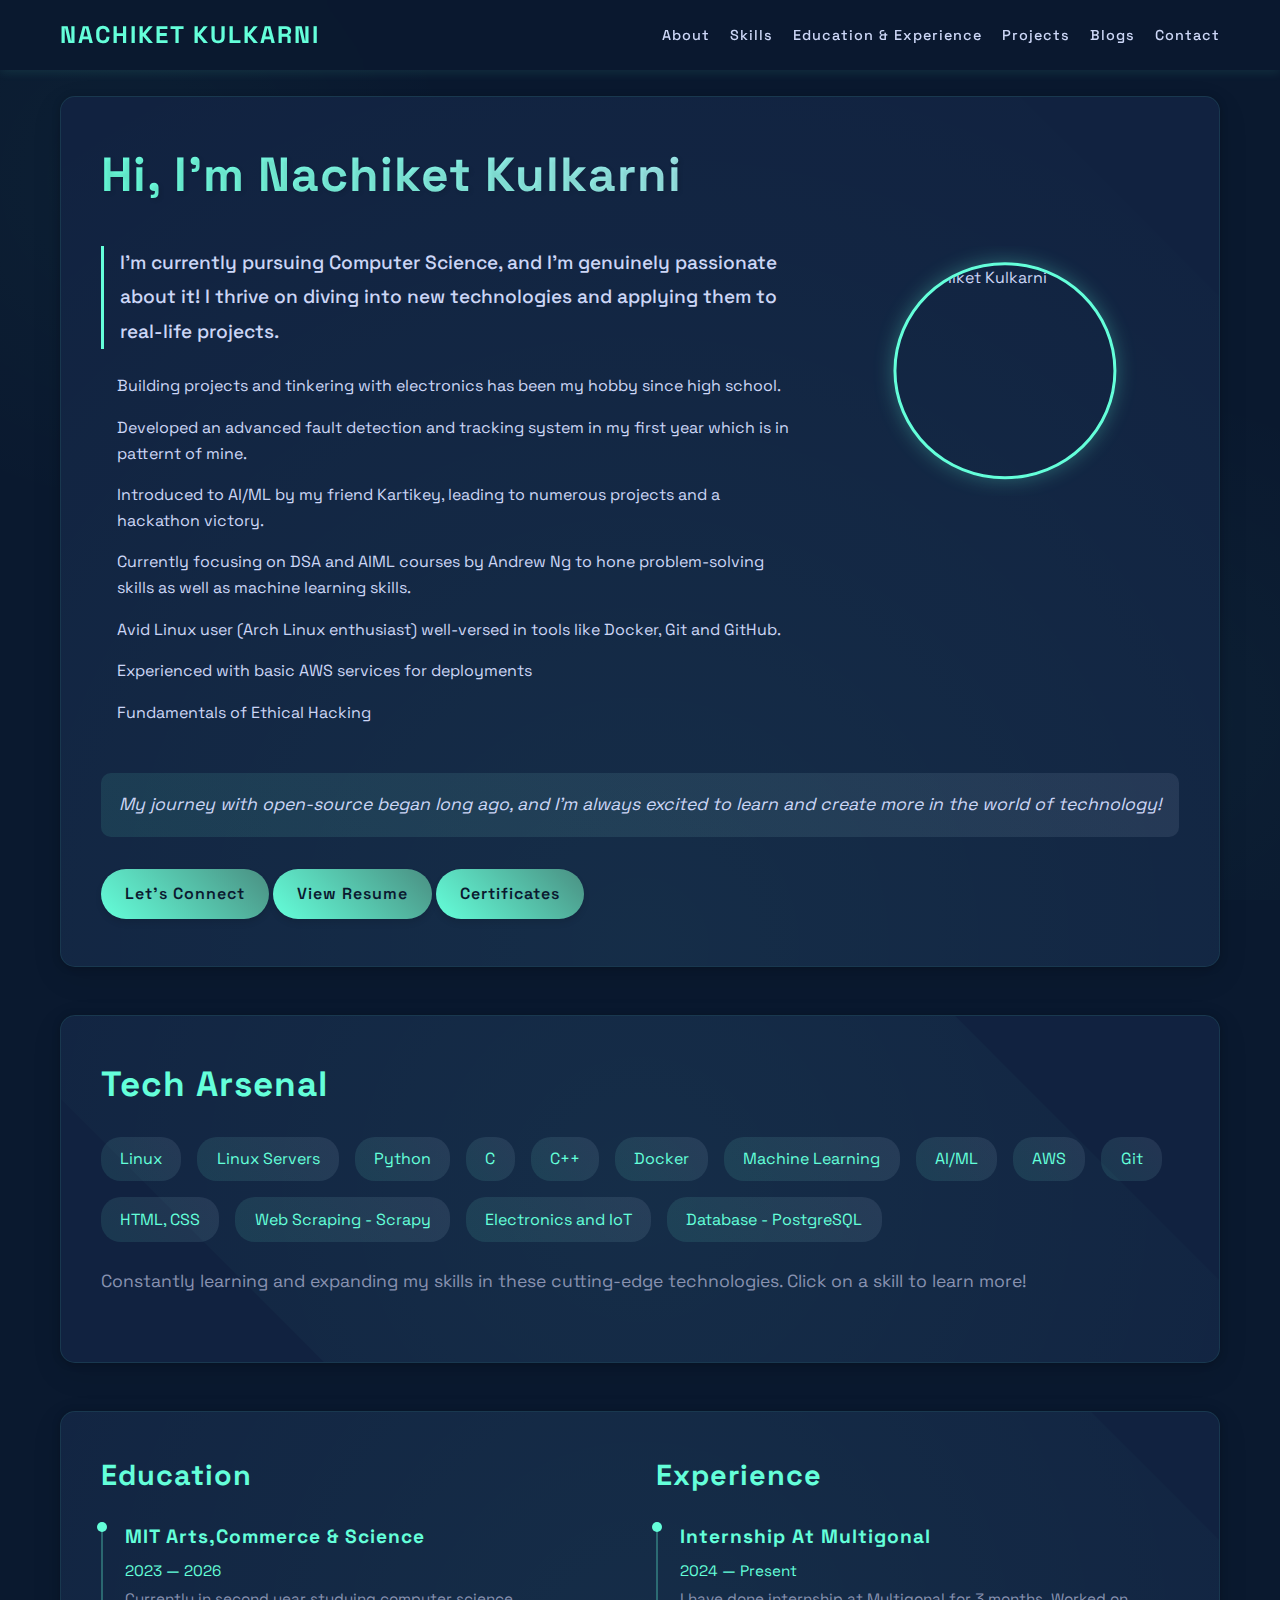
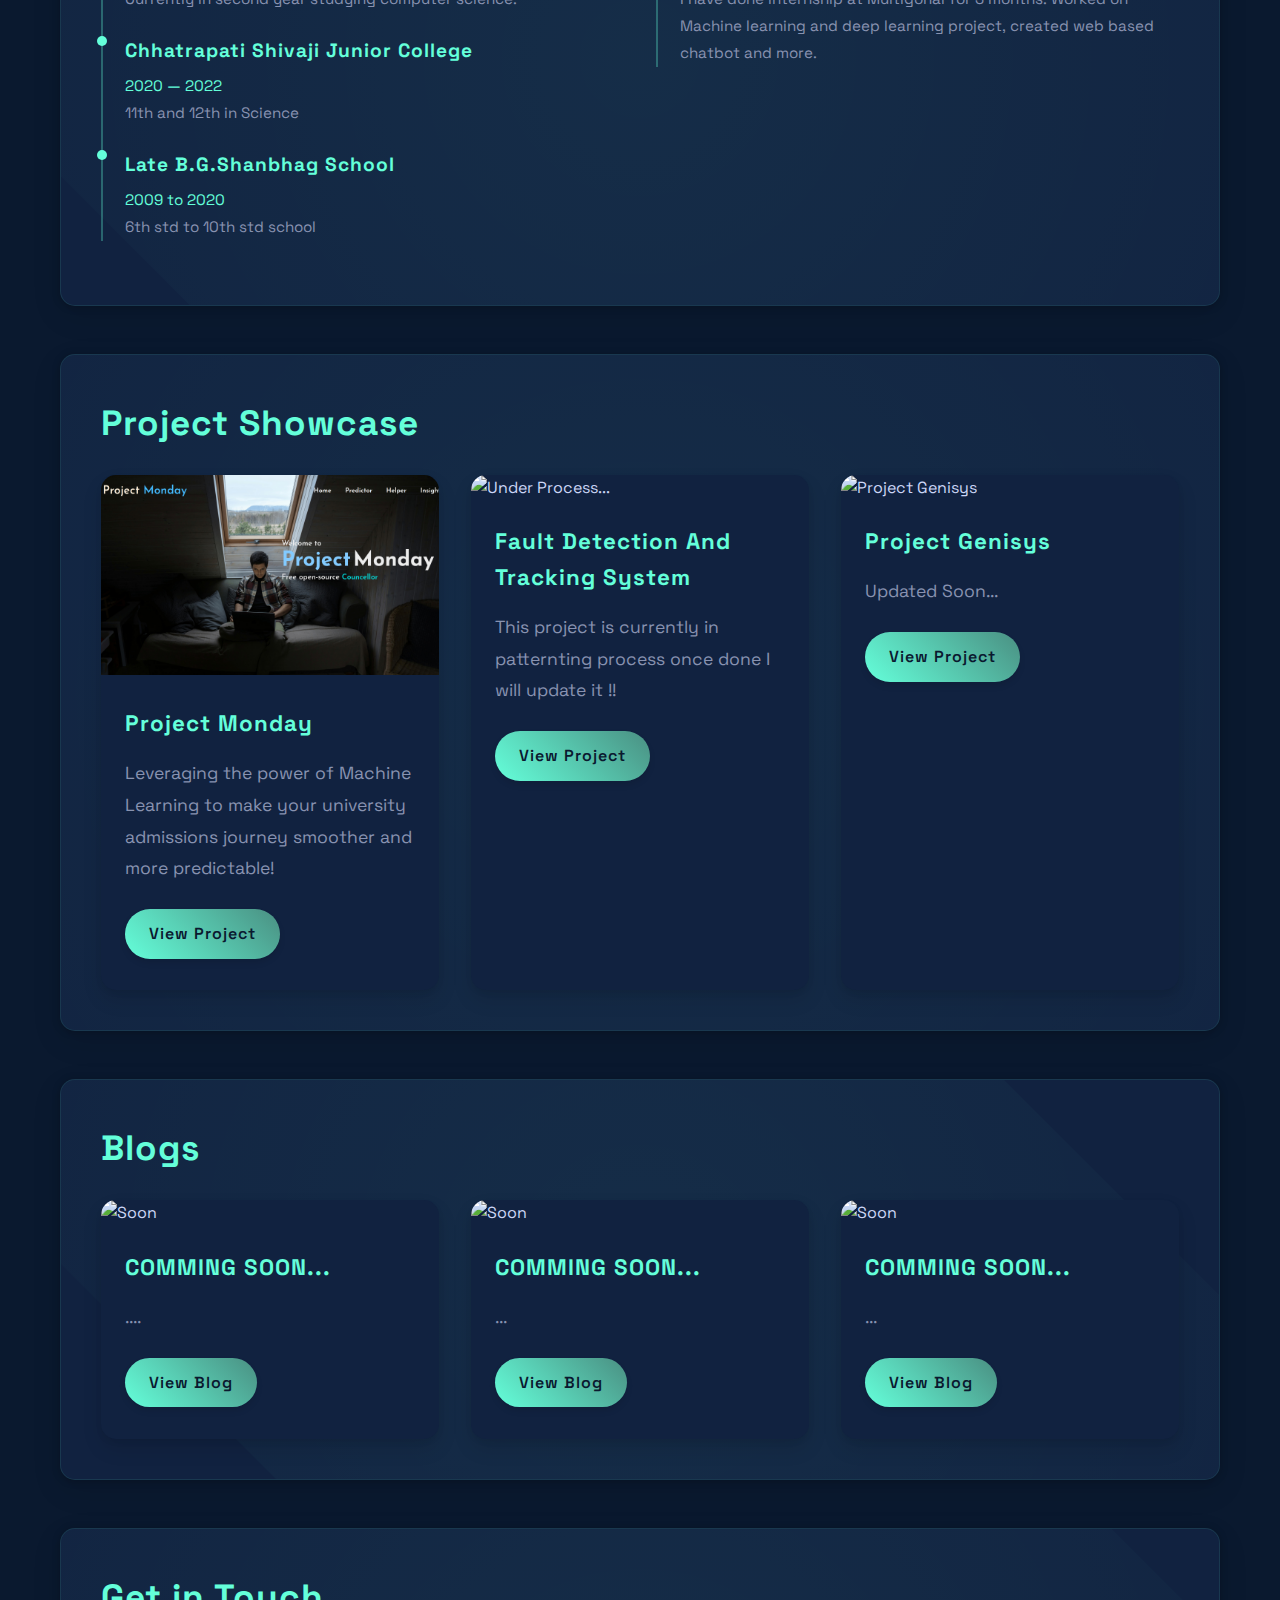
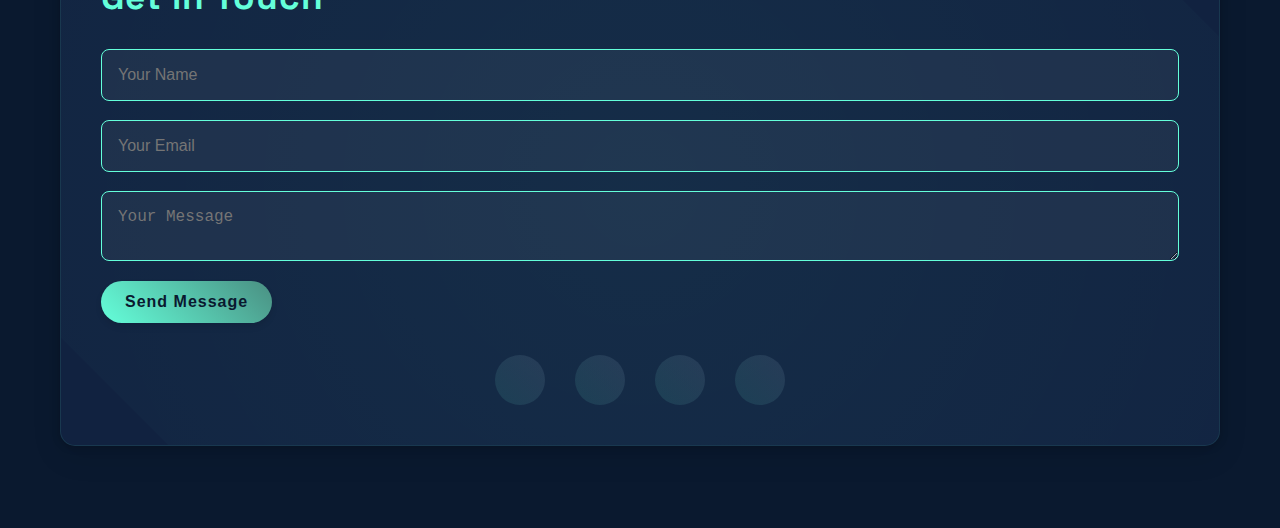
==== index.html @ 48cbf0e9 "Update index.html" ====
<!DOCTYPE html>
<html lang="en">
<head>
    <meta charset="UTF-8">
    <meta name="viewport" content="width=device-width, initial-scale=1.0">
    <title>Nachiket Kulkarni - Future Tech Portfolio</title>
    <link href="https://fonts.googleapis.com/css2?family=Space+Grotesk:wght@300;400;500;600;700&display=swap" rel="stylesheet">
    <link rel="stylesheet" href="https://cdnjs.cloudflare.com/ajax/libs/font-awesome/6.4.0/css/all.min.css" integrity="sha512-iecdLmaskl7CVkqkXNQ/ZH/XLlvWZOJyj7Yy7tcenmpD1ypASozpmT/E0iPtmFIB46ZmdtAc9eNBvH0H/ZpiBw==" crossorigin="anonymous" referrerpolicy="no-referrer" />
    <link rel="stylesheet" href="styles.css">
    
</head>
<body>
    <header>
        <div class="container">
            <nav>
                <div class="logo">Nachiket Kulkarni</div>
                <ul class="nav-links">
                    <li><a href="#about">About</a></l?i>
                    <li><a href="#skills">Skills</a></li>
                    <li><a href="#education-experience">Education & Experience</a></li>
                    <li><a href="#projects">Projects</a></li>
                    <li><a href="#blogs">Blogs</a></li>
                    <li><a href="#contact">Contact</a></li>
                </ul>
                <div class="menu-toggle">
                    <span></span>
                    <span></span>
                    <span></span>
                </div>
            </nav>
        </div>
    </header>
    
    <main>
        <div class="container">
            <section id="about" class="card fade-in">
                <h1>Hi, I'm <span class="highlight">Nachiket Kulkarni</span></h1>
                <div class="about-content">
                    <div class="about-text">
                        <p class="intro">I'm currently pursuing Computer Science, and I'm genuinely passionate about it! I thrive on diving into new technologies and applying them to real-life projects.</p>
                        <ul class="about-list">
                            <li><i class="fas fa-microchip"></i> Building projects and tinkering with electronics has been my hobby since high school.</li>
                            <li><i class="fas fa-project-diagram"></i> Developed an advanced fault detection and tracking system in my first year which is in patternt of mine.</li>
                            <li><i class="fas fa-robot"></i> Introduced to AI/ML by my friend Kartikey, leading to numerous projects and a hackathon victory.</li>
                            <li><i class="fas fa-brain"></i> Currently focusing on  DSA and AIML courses by Andrew Ng  to hone problem-solving skills as well as machine learning skills.</li>
                            <li><i class="fab fa-linux"></i> Avid Linux user (Arch Linux enthusiast) well-versed in tools like Docker, Git and GitHub.</li>
                            <li><i class="fab fa-aws"></i> Experienced with basic AWS services for deployments </li>
                            <li><i class="fab fa-computer"></i> Fundamentals of Ethical Hacking </li>
                        </ul>
                    </div>
                    <div class="about-image">
                        <img src="images/profile_pic.png" alt="Nachiket Kulkarni" />
                    </div>
                </div>
                <p class="outro">My journey with open-source began long ago, and I'm always excited to learn and create more in the world of technology!</p>
                <div class="cta-buttons">
                    <a href="#contact" class="btn">Let's Connect</a>
                    <a href="#" target="_blank" class="btn btn-secondary">View Resume</a>
                    <a href="certificates.html" class="btn btn-secondary">Certificates</a>
                    
                </div>
            </section>
            
            <section id="skills" class="card fade-in">
                <h2>Tech Arsenal</h2>
                <div class="skill-tags">
                    <span class="skill-tag">Linux</span>
                    <span class="skill-tag">Linux Servers</span>
                    <span class="skill-tag">Python</span>
                    <span class="skill-tag">C</span>
                    <span class="skill-tag">C++</span>
                    <span class="skill-tag">Docker</span>
                    <span class="skill-tag">Machine Learning</span>
                    <span class="skill-tag">AI/ML</span>
                    <span class="skill-tag">AWS</span>
                    <span class="skill-tag">Git</span>
                    <span class="skill-tag">HTML, CSS</span>
                    <span class="skill-tag">Web Scraping - Scrapy</span>
                    <span class="skill-tag">Electronics and IoT</span>
                    <span class="skill-tag">Database - PostgreSQL</span>
                </div>
                <p>Constantly learning and expanding my skills in these cutting-edge technologies. Click on a skill to learn more!</p>
            </section>

        <!-- education and Experienced -->
        <section id="education-experience" class="card fade-in">
            <div class="section-grid">
                <div class="section-column">
                    <h2>Education</h2>
                    <ul class="timeline">
                        <li>
                            <h3>MIT Arts,Commerce & Science</h3>
                            <p class="timeline-date">2023 — 2026</p>
                            <p>Currently in second year studying computer science.</p>
                        </li>
                        <li>
                            <h3>Chhatrapati Shivaji Junior College</h3>
                            <p class="timeline-date">2020 — 2022</p>
                            <p>11th and 12th in Science</p>
                        </li>
                        <li>
                            <h3>Late B.G.Shanbhag School</h3>
                            <p class="timeline-date">2009 to 2020</p>
                            <p>6th std to 10th std school</p>
                        </li>
                    </ul>
                </div>
                <div class="section-column">
                    <h2>Experience</h2>
                    <ul class="timeline">
                        <li>
                            <h3>Internship At Multigonal</h3>
                            <p class="timeline-date">2024 — Present</p>
                            <p>I have done internship at Multigonal for 3 months. Worked on Machine learning and deep learning project, created web based chatbot and more.</p>
                        </li>
                    </ul>
                </div>
            </div>
        </section>

   <!-- projects tab  -->
            <section id="projects" class="card fade-in">
                <h2>Project Showcase</h2>
                <div class="project-grid">
                    <div class="project-card">
                        <img src="images/project_monday.png" alt="AI Chat Bot">
                        <div class="project-info">
                            <h3>Project Monday</h3>
                            <p>Leveraging the power of Machine Learning to make your university admissions journey smoother and more predictable!</p>
                            <a href="https://github.com/potterheadk/Project_Monday.git" target="_blank" class="btn">View Project</a>
                        </div>
                    </div>
                    <div class="project-card">
                        <img src="//images/fault_detection_project_2.jpg" alt="Under Process...">
                        <div class="project-info">
                            <h3>Fault Detection And Tracking System</h3>
                            <p>This project is currently in patternting process once done I will update it !!</p>
                            <a href="#" class="btn">View Project</a>
                        </div>
                    </div>
                    <div class="project-card">
                        <img src="project3.jpg" alt="Project Genisys">
                        <div class="project-info">
                            <h3>Project Genisys</h3>
                            <p>Updated Soon...</p>
                            <a href="#" class="btn">View Project</a>
                        </div>
                    </div>
                </div>
            </section>

 <!-- blogs  -->
            <section id="blogs" class="card fade-in">
                <h2>Blogs</h2>
                <div class="project-grid">
                    <div class="project-card">
                        <img src="images/" alt="Soon">
                        <div class="project-info">
                            <h3>COMMING SOON...</h3>
                            <p>....</p>
                            <a href="" target="_blank" class="btn">View Blog</a>
                        </div>
                    </div>
                    <div class="project-card">
                        <img src="images/" alt="Soon">
                        <div class="project-info">
                            <h3>COMMING SOON...</h3>
                            <p>...</p>
                            <a href="#" class="btn">View Blog</a>
                        </div>
                    </div>
                    <div class="project-card">
                        <img src="project3.jpg" alt="Soon">
                        <div class="project-info">
                            <h3>COMMING SOON...</h3>
                            <p>...</p>
                            <a href="#" class="btn">View Blog</a>
                        </div>
                    </div>
                </div>
            </section>
     <!-- contact section  -->
            <section id="contact" class="card fade-in">
                <h2>Get in Touch</h2>
                <form id="contact-form">
                    <input type="text" class="contact-input" placeholder="Your Name" required>
                    <input type="email" class="contact-input" placeholder="Your Email" required>
                    <textarea class="contact-input" placeholder="Your Message" required></textarea>
                    <button type="submit" class="btn contact-btn">Send Message</button>
                </form>
                <div class="social-links">
                    <a href="https://www.linkedin.com/in/nachiket-kulkarni-362a54266/" target="_blank" class="social-icon"><i class="fab fa-linkedin-in"></i></a>
                    <a href="https://www.instagram.com/theturtles_369/" target="_blank" class="social-icon"><i class="fab fa-instagram"></i></a>
                    <a href="https://github.com/potterheadk/" target="_blank" class="social-icon"><i class="fab fa-github"></i></a>
                    <a href="https://www.reddit.com/user/Better-Sleep8296/?utm_source=share&utm_medium=web3x&utm_name=web3xcss&utm_term=1&utm_content=share_button" target="_blank" class="social-icon"><i class="fab fa-reddit-alien"></i></a>
                    <!-- <a href="#" target="_blank" class="social-icon"><i class="fab fa-discord"></i></a>
                    <a href="#" target="_blank" class="social-icon"><i class="fab fa-telegram-plane"></i></a> -->
                </div>
            </section>
        </div>
    </main>
    
    
    <script src="script.js"></script>
</body>
</html>
---- styles.css ----
:root {
    --primary-color: #64ffda;
    --secondary-color: #0a192f;
    --accent-color: #ff6b6b;
    --bg-color: #0a192f;
    --card-bg-color: #112240;
    --text-color: #ccd6f6;
    --text-color-muted: #8892b0;
    --nav-bg-color: rgba(10, 25, 47, 0.85);
}

* {
    box-sizing: border-box;
    margin: 0;
    padding: 0;
}

body {
    font-family: 'Space Grotesk', sans-serif;
    line-height: 1.6;
    color: var(--text-color);
    background-color: var(--bg-color);
    background-image: 
        radial-gradient(circle at 10% 20%, rgba(100, 255, 218, 0.03) 0%, transparent 25%),
        radial-gradient(circle at 90% 80%, rgba(100, 255, 218, 0.03) 0%, transparent 25%);
    background-attachment: fixed;
}

.container {
    max-width: 1200px;
    margin: 0 auto;
    padding: 0 20px;
}

header {
    background-color: var(--nav-bg-color);
    backdrop-filter: blur(10px);
    box-shadow: 0 2px 10px rgba(100, 255, 218, 0.1);
    position: fixed;
    width: 100%;
    top: 0;
    z-index: 1000;
    transition: all 0.3s ease;
}

header.scrolled {
    background-color: rgba(10, 25, 47, 0.95);
    box-shadow: 0 2px 10px rgba(100, 255, 218, 0.2);
}

nav {
    display: flex;
    justify-content: space-between;
    align-items: center;
    padding: 1rem 0;
}

.logo {
    font-size: 1.5rem;
    font-weight: bold;
    color: var(--primary-color);
    text-transform: uppercase;
    letter-spacing: 2px;
    transition: color 0.3s ease;
}

.logo:hover {
    color: var(--accent-color);
}

.nav-links {
    list-style: none;
    display: flex;
}

.nav-links li {
    margin-left: 20px;
}

.nav-links a {
    color: var(--text-color);
    text-decoration: none;
    font-weight: 500;
    transition: color 0.3s ease;
    font-size: 0.9rem;
    letter-spacing: 1px;
    position: relative;
}

.nav-links a::after {
    content: '';
    position: absolute;
    width: 0;
    height: 2px;
    bottom: -5px;
    left: 0;
    background-color: var(--primary-color);
    transition: width 0.3s ease;
}

.nav-links a:hover::after {
    width: 100%;
}

main {
    padding: 6rem 0 2rem;
}

.card {
    background-color: var(--card-bg-color);
    border-radius: 15px;
    box-shadow: 0 10px 30px rgba(0, 0, 0, 0.1), 0 1px 8px rgba(0, 0, 0, 0.2);
    padding: 2.5rem;
    margin-bottom: 3rem;
    transition: transform 0.3s ease, box-shadow 0.3s ease;
    border: 1px solid rgba(100, 255, 218, 0.1);
    position: relative;
    overflow: hidden;
}

.card::before {
    content: '';
    position: absolute;
    top: -50%;
    left: -50%;
    width: 200%;
    height: 200%;
    background: radial-gradient(circle, rgba(100, 255, 218, 0.05) 0%, transparent 70%);
    transform: rotate(45deg);
    z-index: 0;
}

.card > * {
    position: relative;
    z-index: 1;
}

.card:hover {
    transform: translateY(-5px);
    box-shadow: 0 15px 35px rgba(0, 0, 0, 0.15), 0 5px 15px rgba(0, 0, 0, 0.1);
}

h1, h2, h3 {
    color: var(--primary-color);
    margin-bottom: 1.5rem;
    letter-spacing: 1px;
}

h1 {
    font-size: 3rem;
    margin-bottom: 2rem;
    background: linear-gradient(45deg, var(--primary-color), #ccd6f6);
    -webkit-background-clip: text;
    -webkit-text-fill-color: transparent;
    text-shadow: 2px 2px 4px rgba(0, 0, 0, 0.1);
}

h2 {
    font-size: 2.2rem;
}

h3 {
    font-size: 1.7rem;
}

p {
    margin-bottom: 1.5rem;
    color: var(--text-color-muted);
    font-size: 1.1rem;
    line-height: 1.8;
}

#about {
    position: relative;
    overflow: hidden;
}

#about::before {
    content: '<Nachiket />';
    position: absolute;
    top: -20px;
    right: -20px;
    font-size: 100px;
    color: rgba(100, 255, 218, 0.05);
    font-weight: bold;
    z-index: 0;
}

.highlight {
    color: var(--primary-color);
    font-weight: 700;
}

.about-content {
    display: flex;
    justify-content: space-between;
    align-items: flex-start;
    gap: 2rem;
    margin-bottom: 2rem;
}

.about-text {
    flex: 2;
}

.about-image {
    flex: 1;
    display: flex;
    justify-content: center;
    align-items: center;
    position: relative;
    width: 250px;
    height: 250px;
    margin: 0 auto;
    overflow: hidden; /* This will ensure the image doesn't spill out of the container */
}

.about-image img {
    position: absolute;
    width: 64%;
    height: 87%;
    object-fit: cover;
    border-radius: 50%;
    border: 3px solid var(--primary-color);
    box-shadow: 0 0 20px rgba(100, 255, 218, 0.3);
    transition: all 0.3s ease;
    
    /* Image position adjustments */
    top: 50%;
    left: 50%;
    transform: translate(-50%, -50%);
}

/* You can adjust these values to move the image within its circular container */
.about-image img {
    /* Adjust these percentages to move the image */
    object-position: 40% 10%;
}

.intro {
    font-size: 1.2rem;
    font-weight: 500;
    color: var(--text-color);
    margin-bottom: 1.5rem;
    border-left: 3px solid var(--primary-color);
    padding-left: 1rem;
}

.about-list {
    list-style-type: none;
    padding: 0;
}

.about-list li {
    margin-bottom: 1rem;
    display: flex;
    align-items: flex-start;
}

.about-list li i {
    color: var(--primary-color);
    margin-right: 1rem;
    font-size: 1.2rem;
    margin-top: 0.2rem;
}

.outro {
    font-style: italic;
    text-align: center;
    color: var(--text-color);
    margin-bottom: 2rem;
    background: linear-gradient(45deg, rgba(100, 255, 218, 0.1), rgba(204, 214, 246, 0.1));
    padding: 1rem;
    border-radius: 10px;
}


.btn {
    display: inline-block;
    background: linear-gradient(45deg, var(--primary-color), #4a8f82);
    color: var(--secondary-color);
    padding: 0.75rem 1.5rem;
    border-radius: 25px;
    text-decoration: none;
    transition: all 0.3s ease;
    border: none;
    font-size: 1rem;
    font-weight: 600;
    letter-spacing: 1px;
    cursor: pointer;
    box-shadow: 0 4px 6px rgba(0, 0, 0, 0.1);
    position: relative;
    overflow: hidden;
}

.btn::before {
    content: '';
    position: absolute;
    top: 0;
    left: -100%;
    width: 100%;
    height: 100%;
    background: linear-gradient(120deg, transparent, rgba(255, 255, 255, 0.3), transparent);
    transition: all 0.4s ease;
}

.btn:hover::before {
    left: 100%;
}

.btn:hover {
    transform: translateY(-2px);
    box-shadow: 0 6px 12px rgba(0, 0, 0, 0.15);
}

footer {
    background-color: var(--card-bg-color);
    color: var(--text-color-muted);
    text-align: center;
    padding: 1.5rem 0;
    margin-top: 3rem;
}

.skill-tags {
    display: flex;
    flex-wrap: wrap;
    gap: 1rem;
    margin-bottom: 1.5rem;
}

.skill-tag {
    background: linear-gradient(45deg, rgba(100, 255, 218, 0.1), rgba(204, 214, 246, 0.1));
    color: var(--primary-color);
    padding: 0.6rem 1.2rem;
    border-radius: 20px;
    font-size: 1rem;
    transition: all 0.3s ease;
    cursor: pointer;
}

.skill-tag:hover {
    transform: translateY(-2px) scale(1.05);
    box-shadow: 0 4px 8px rgba(100, 255, 218, 0.2);
    background: linear-gradient(45deg, rgba(100, 255, 218, 0.2), rgba(204, 214, 246, 0.2));
}

.project-grid {
    display: grid;
    grid-template-columns: repeat(auto-fit, minmax(300px, 1fr));
    gap: 2rem;
}

.project-card {
    background-color: var(--card-bg-color);
    border-radius: 15px;
    overflow: hidden;
    transition: transform 0.3s ease, box-shadow 0.3s ease;
    position: relative;
    box-shadow: 0 10px 20px rgba(0, 0, 0, 0.1), 0 3px 6px rgba(0, 0, 0, 0.05);
}

.project-card:hover {
    transform: translateY(-5px);
    box-shadow: 0 15px 30px rgba(0, 0, 0, 0.15), 0 5px 10px rgba(0, 0, 0, 0.1);
}

.project-card img {
    width: 100%;
    height: 200px;
    object-fit: cover;
    transition: transform 0.3s ease;
}

.project-card:hover img {
    transform: scale(1.05);
}

.project-info {
    padding: 1.5rem;
}

.project-info h3 {
    font-size: 1.4rem;
    margin-bottom: 1rem;
}

#contact-form {
    display: flex;
    flex-direction: column;
    gap: 1.2rem;
}

.contact-input {
    background-color: rgba(255, 255, 255, 0.05);
    border: 1px solid var(--primary-color);
    border-radius: 8px;
    padding: 1rem;
    color: var(--text-color);
    font-size: 1rem;
    transition: all 0.3s ease;
}

.contact-input:focus {
    outline: none;
    border-color: #ccd6f6;
    background-color: rgba(255, 255, 255, 0.1);
    box-shadow: 0 0 10px rgba(100, 255, 218, 0.3);
}

.contact-btn {
    align-self: flex-start;
}

.social-links {
    margin-top: 1.5rem;
}

.social-links a {
    color: var(--text-color-muted);
    font-size: 1.8rem;
    margin: 0 15px;
    transition: color 0.3s ease, transform 0.3s ease;
}

.social-links a:hover {
    color: var(--primary-color);
    transform: translateY(-3px);
}

@keyframes fadeIn {
    from { opacity: 0; transform: translateY(20px); }
    to { opacity: 1; transform: translateY(0); }
}

.fade-in {
    animation: fadeIn 1s ease-out;
}

/* Mobile menu styles */
.menu-toggle {
    display: none;
    flex-direction: column;
    cursor: pointer;
    z-index: 1001;
}

.menu-toggle span {
    display: block;
    width: 25px;
    height: 3px;
    background-color: var(--primary-color);
    margin: 5px 0;
    transition: 0.4s;
}
.social-links {
    display: flex;
    justify-content: center;
    flex-wrap: wrap;
    margin-top: 2rem;
}

.social-icon {
       color: var(--text-color-muted);
       font-size: 1.8rem;
       margin: 0.5rem;
       transition: all 0.3s ease;
       background: linear-gradient(45deg, rgba(100, 255, 218, 0.1), rgba(204, 214, 246, 0.1));
       border-radius: 50%;
       width: 50px;
       height: 50px;
       display: flex;
       align-items: center;
       justify-content: center;
       position: relative; /* Add this line */
   }

   .social-icon i {
       position: absolute; /* Add this block */
       top: 50%;
       left: 50%;
       transform: translate(-50%, -50%);
   }

.social-icon:hover {
    color: var(--primary-color);
    transform: translateY(-3px) scale(1.1);
    box-shadow: 0 4px 8px rgba(100, 255, 218, 0.2);
    background: linear-gradient(45deg, rgba(100, 255, 218, 0.2), rgba(204, 214, 246, 0.2));
}

/* Education and Experience Sections */
.section-grid {
    display: grid;
    grid-template-columns: 1fr 1fr;
    gap: 2rem;
}

.section-column h2 {
    margin-bottom: 1.5rem;
    font-size: 1.8rem;
}

.timeline {
    list-style-type: none;
    padding: 0;
    position: relative;
}

.timeline::before {
    content: '';
    position: absolute;
    top: 0;
    bottom: 0;
    left: 0;
    width: 2px;
    background: var(--primary-color);
    opacity: 0.3;
}

.timeline li {
    margin-bottom: 1.5rem;
    padding-left: 1.5rem;
    position: relative;
}

.timeline li::before {
    content: '';
    position: absolute;
    left: -4px;
    top: 0;
    width: 10px;
    height: 10px;
    border-radius: 50%;
    background: var(--primary-color);
}

.timeline h3 {
    margin-bottom: 0.3rem;
    font-size: 1.2rem;
}

.timeline-date {
    font-size: 0.9rem;
    color: var(--primary-color);
    margin-bottom: 0.5rem;
}

.timeline p {
    font-size: 0.95rem;
    margin-bottom: 0;
}

/* Responsive styles for timeline */
@media screen and (max-width: 768px) {
    .section-grid {
        grid-template-columns: 1fr;
    }

    .section-column + .section-column {
        margin-top: 2rem;
    }
}


@media screen and (max-width: 768px) {
    .about-content {
        flex-direction: column-reverse;
    }

    .about-image img {
        max-width: 200px;
        max-height: 200px;
    }
}

@media screen and (max-width: 480px) {
    .about-image {
        width: 150px;
        height: 150px;
    }

    .about-image img {
        max-width: 150px;
        max-height: 150px;
    }
}

@media screen and (max-width: 768px) {
    .social-links {
        margin-top: 1.5rem;
    }

    .social-icon {
        font-size: 1.5rem;
        width: 40px;
        height: 40px;
        margin: 0.3rem;
    }
}

@media screen and (max-width: 480px) {
    .social-links {
        margin-top: 1rem;
    }

    .social-icon {
        font-size: 1.3rem;
        width: 35px;
        height: 35px;
        margin: 0.2rem;
    }
}

@media screen and (max-width: 768px) {
    .menu-toggle {
        display: flex;
    }

    .nav-links {
        position: fixed;
        right: -100%;
        top: 0;
        height: 100vh;
        width: 250px;
        flex-direction: column;
        background-color: var(--nav-bg-color);
        backdrop-filter: blur(10px);
        padding-top: 80px;
        transition: 0.4s;
        box-shadow: -5px 0 15px rgba(0, 0, 0, 0.1);
    }

    .nav-links.active {
        right: 0;
    }

    .nav-links li {
        margin: 20px 0;
        text-align: center;
    }

    .nav-links a {
        font-size: 1.2rem;
        padding: 10px;
        display: block;
    }

    .nav-links a::after {
        bottom: 5px;
    }

    .project-grid {
        grid-template-columns: 1fr;
    }

    h1 {
        font-size: 2.5rem;
    }

    h2 {
        font-size: 2rem;
    }

    .menu-toggle.active span:nth-child(1) {
        transform: rotate(-45deg) translate(-5px, 6px);
    }

    .menu-toggle.active span:nth-child(2) {
        opacity: 0;
    }

    .menu-toggle.active span:nth-child(3) {
        transform: rotate(45deg) translate(-5px, -6px);
    }
}

@media screen and (max-width: 480px) {
    .container {
        padding: 0 15px;
    }

    .card {
        padding: 2rem;
    }

    h1 {
        font-size: 2.2rem;
    }

    h2 {
        font-size: 1.8rem;
    }

    #contact-form {
        gap: 1rem;
    }

    .contact-input {
        padding: 0.8rem;
    }
}
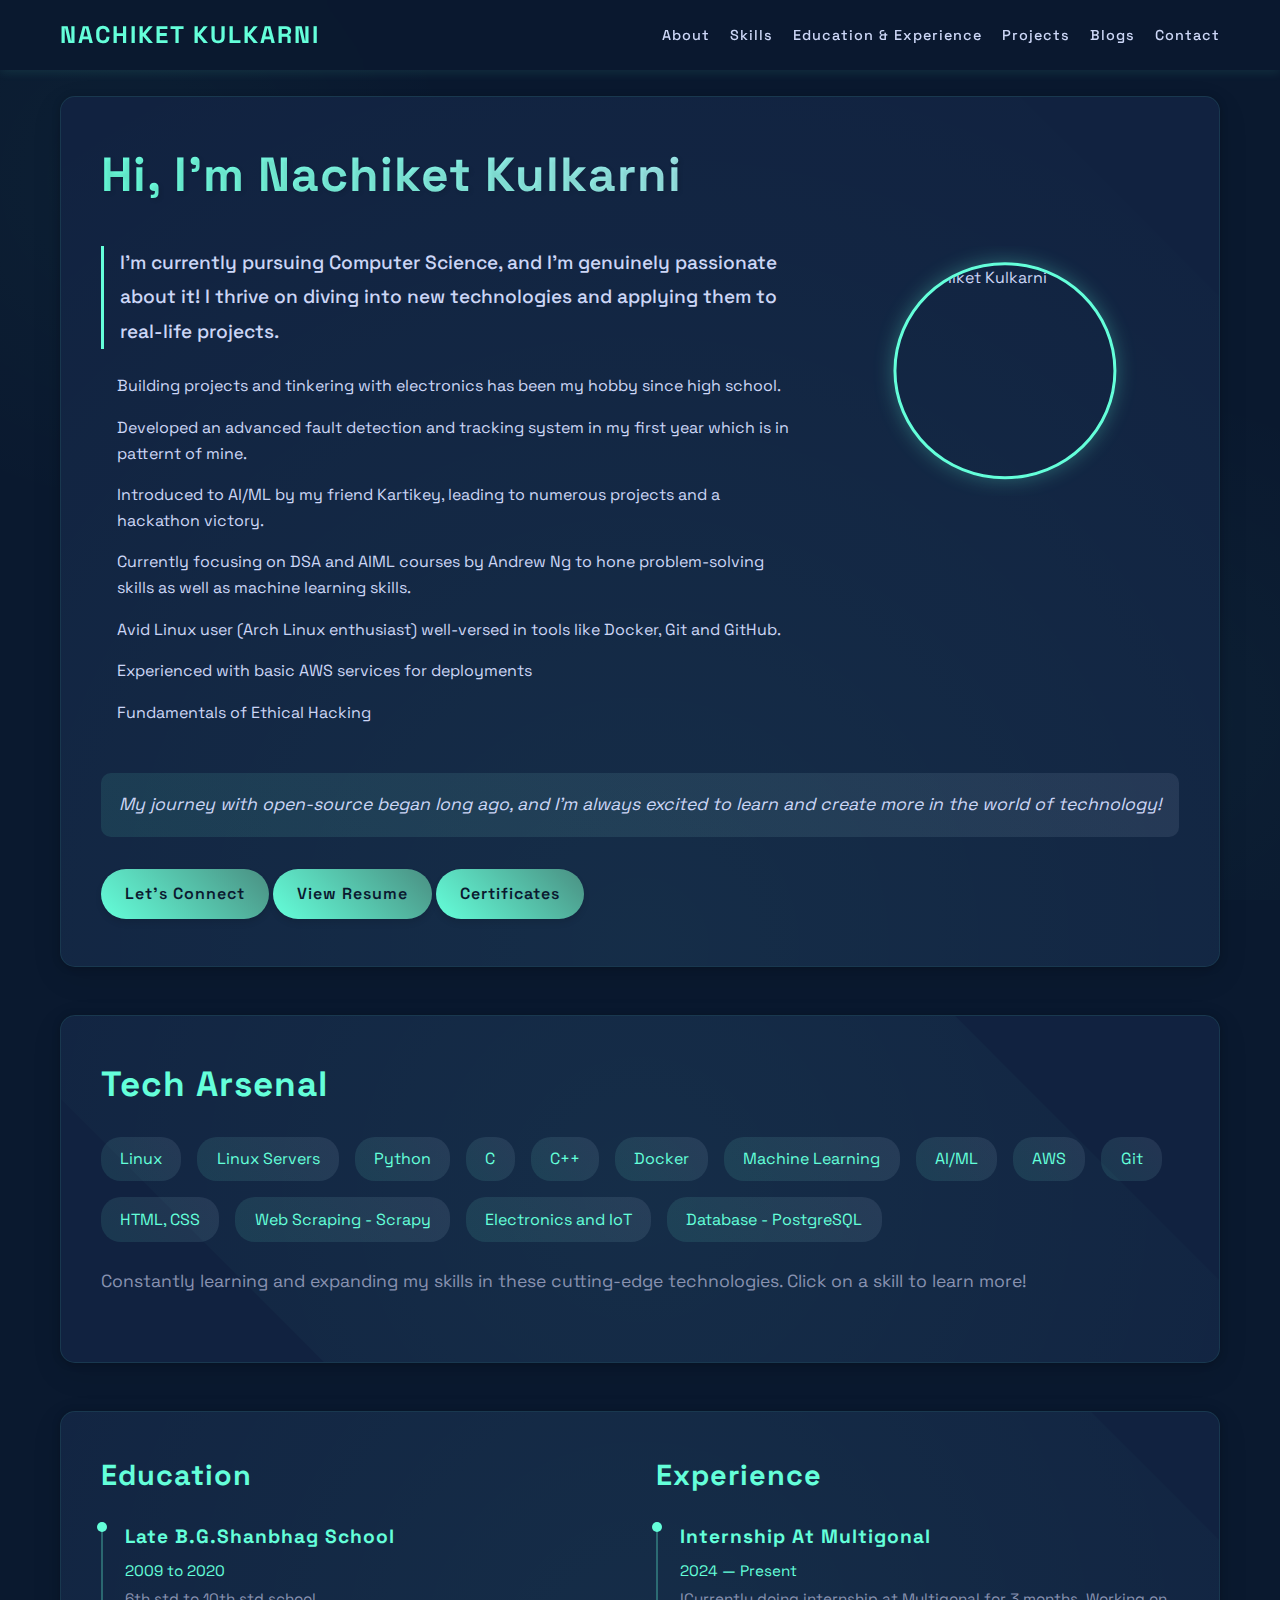
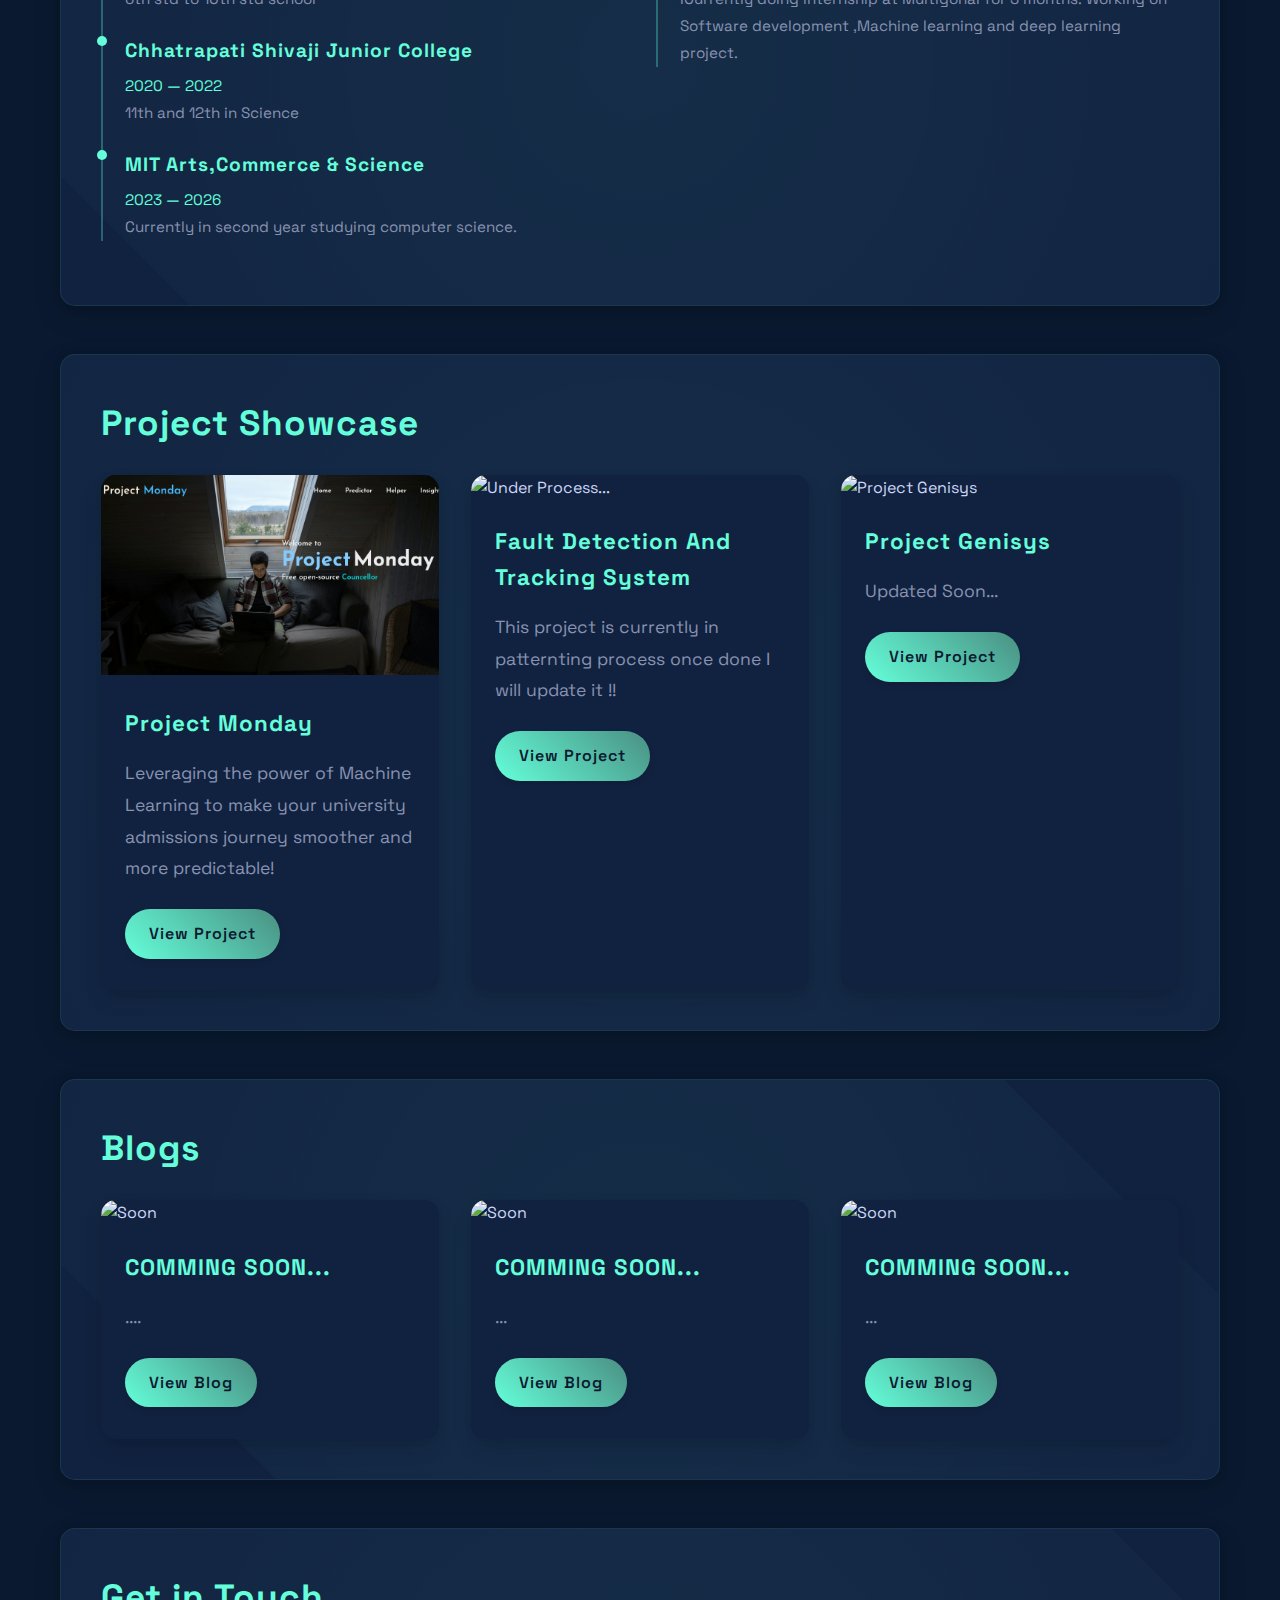
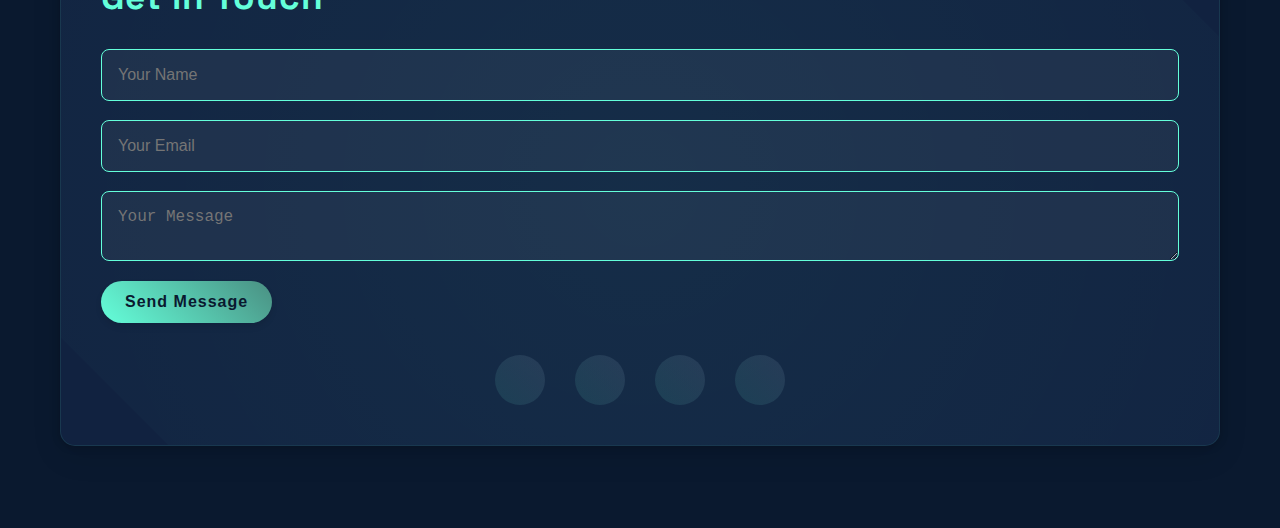
==== commit 473d69e9: "Update index.html" ====
--- a/index.html
+++ b/index.html
@@ -89,9 +89,10 @@
                     <h2>Education</h2>
                     <ul class="timeline">
                         <li>
-                            <h3>MIT Arts,Commerce & Science</h3>
-                            <p class="timeline-date">2023 — 2026</p>
-                            <p>Currently in second year studying computer science.</p>
+                            <h3>Late B.G.Shanbhag School</h3>
+                            <p class="timeline-date">2009 to 2020</p>
+                            <p>6th std to 10th std school</p>
+
                         </li>
                         <li>
                             <h3>Chhatrapati Shivaji Junior College</h3>
@@ -99,9 +100,9 @@
                             <p>11th and 12th in Science</p>
                         </li>
                         <li>
-                            <h3>Late B.G.Shanbhag School</h3>
-                            <p class="timeline-date">2009 to 2020</p>
-                            <p>6th std to 10th std school</p>
+                             <h3>MIT Arts,Commerce & Science</h3>
+                            <p class="timeline-date">2023 — 2026</p>
+                            <p>Currently in second year studying computer science.</p>
                         </li>
                     </ul>
                 </div>
@@ -111,7 +112,7 @@
                         <li>
                             <h3>Internship At Multigonal</h3>
                             <p class="timeline-date">2024 — Present</p>
-                            <p>I have done internship at Multigonal for 3 months. Worked on Machine learning and deep learning project, created web based chatbot and more.</p>
+                            <p>ICurrently doing internship at Multigonal for 3 months. Working on Software development ,Machine learning and deep learning project.</p>
                         </li>
                     </ul>
                 </div>
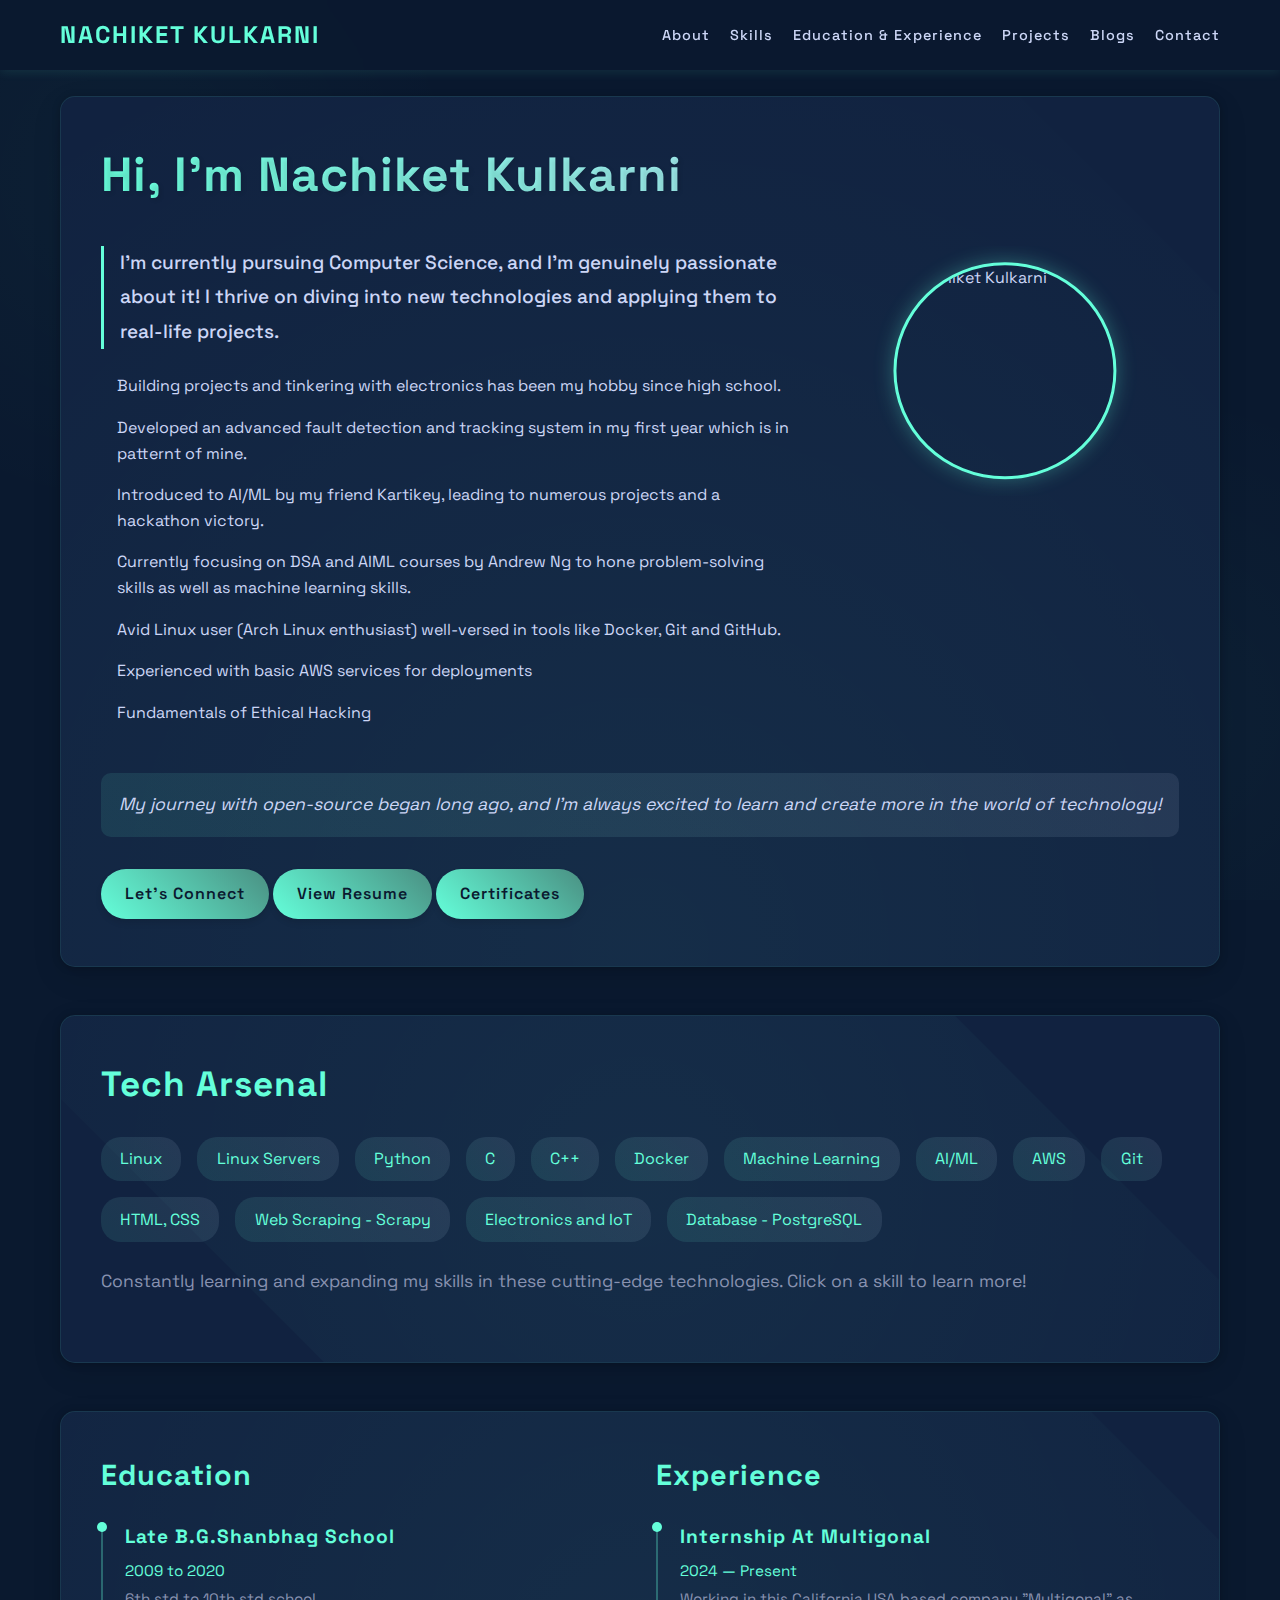
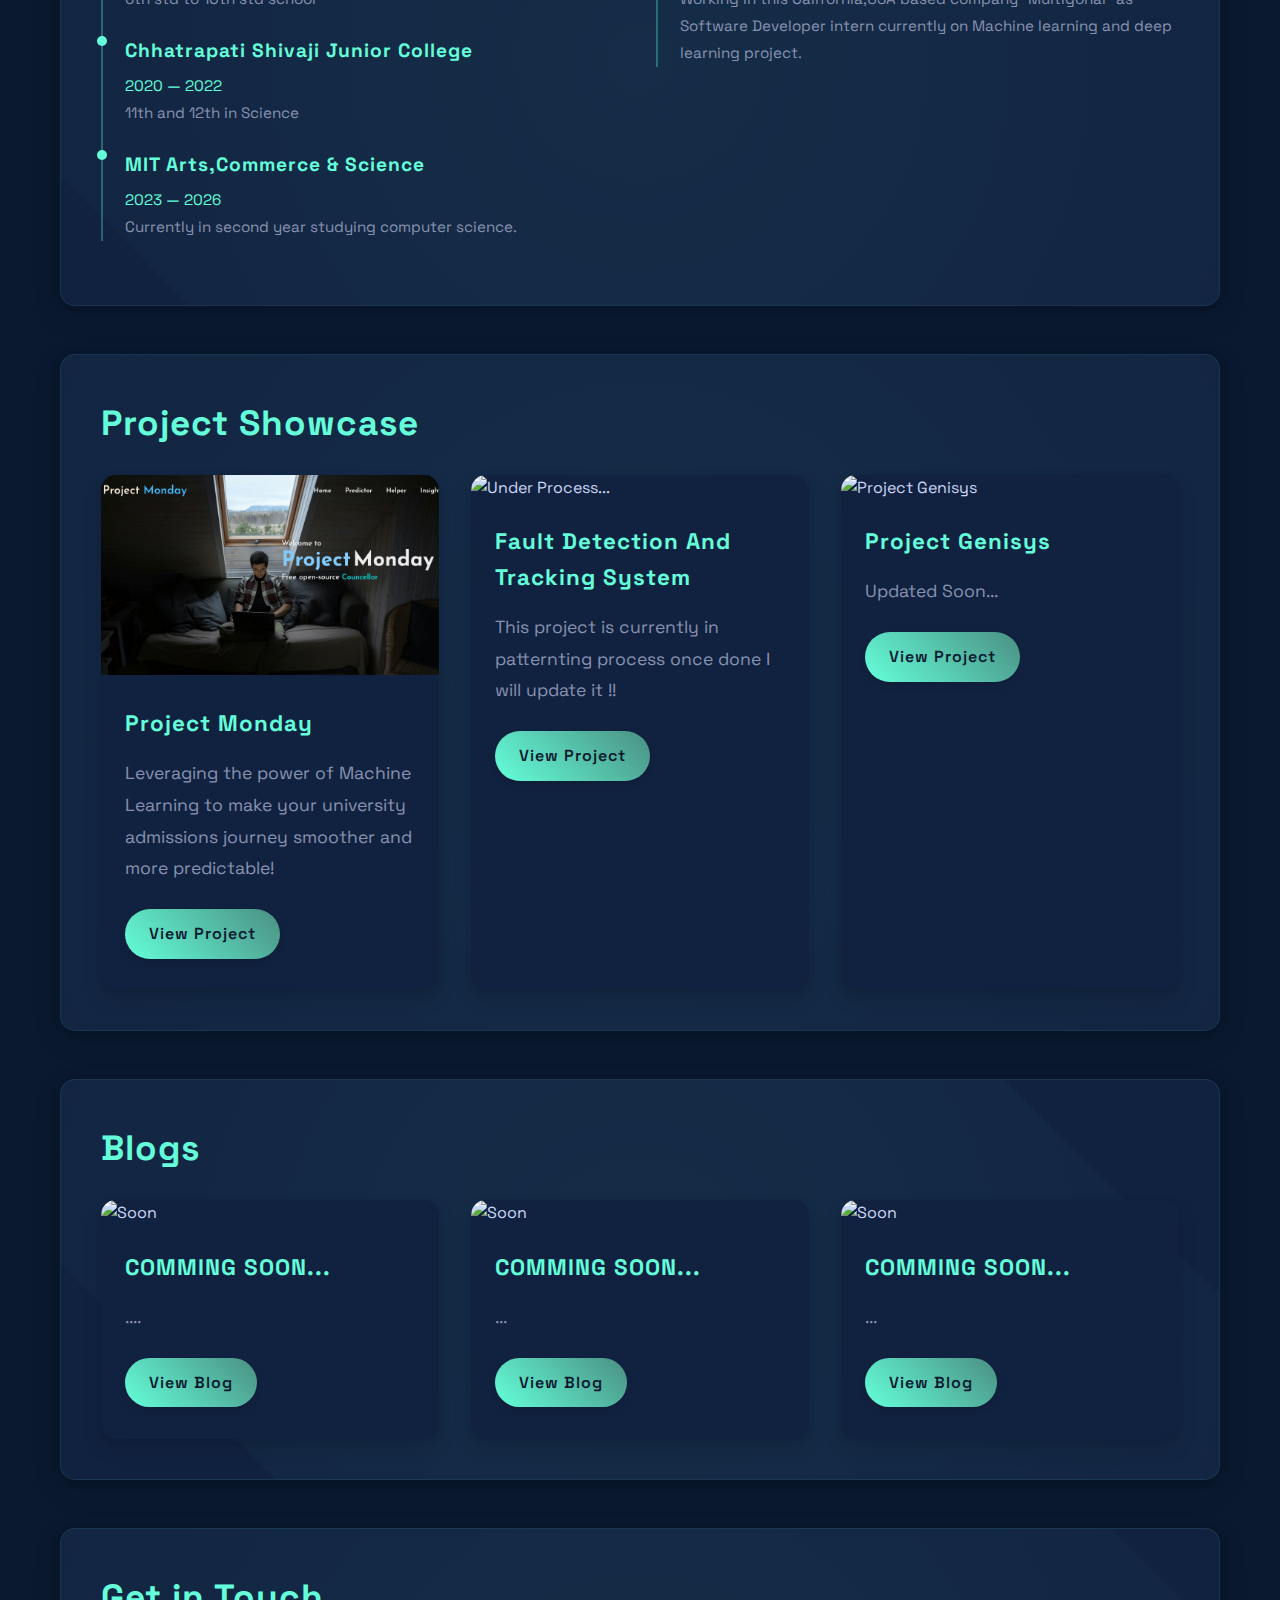
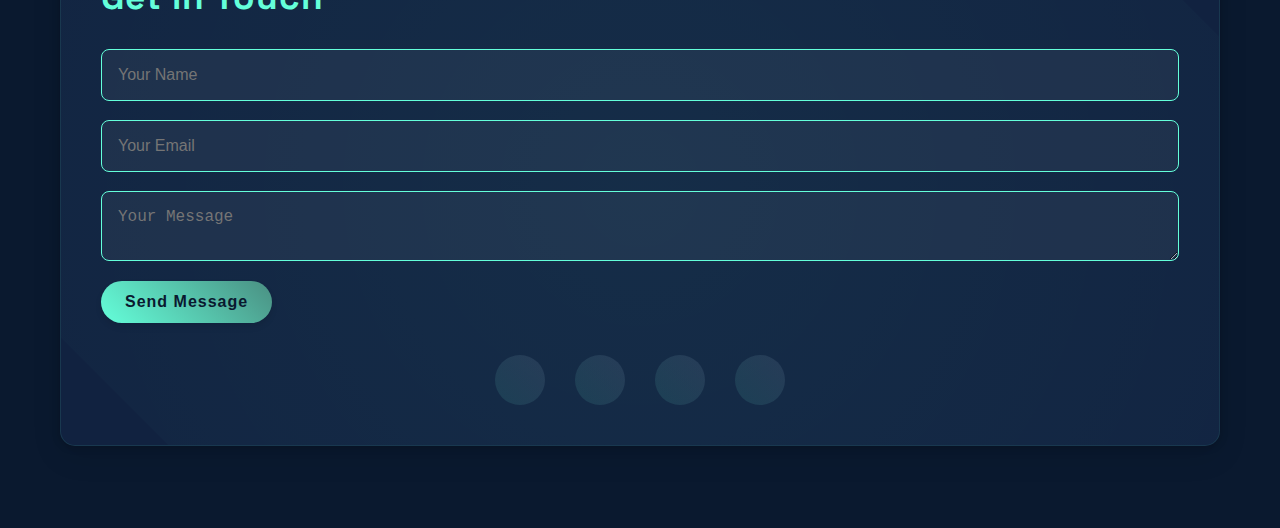
==== commit 2da4321e: "Update index.html" ====
--- a/index.html
+++ b/index.html
@@ -112,7 +112,7 @@
                         <li>
                             <h3>Internship At Multigonal</h3>
                             <p class="timeline-date">2024 — Present</p>
-                            <p>ICurrently doing internship at Multigonal for 3 months. Working on Software development ,Machine learning and deep learning project.</p>
+                            <p>Working in this California,USA based company "Multigonal" as Software Developer intern currently on Machine learning and deep learning project.</p>
                         </li>
                     </ul>
                 </div>
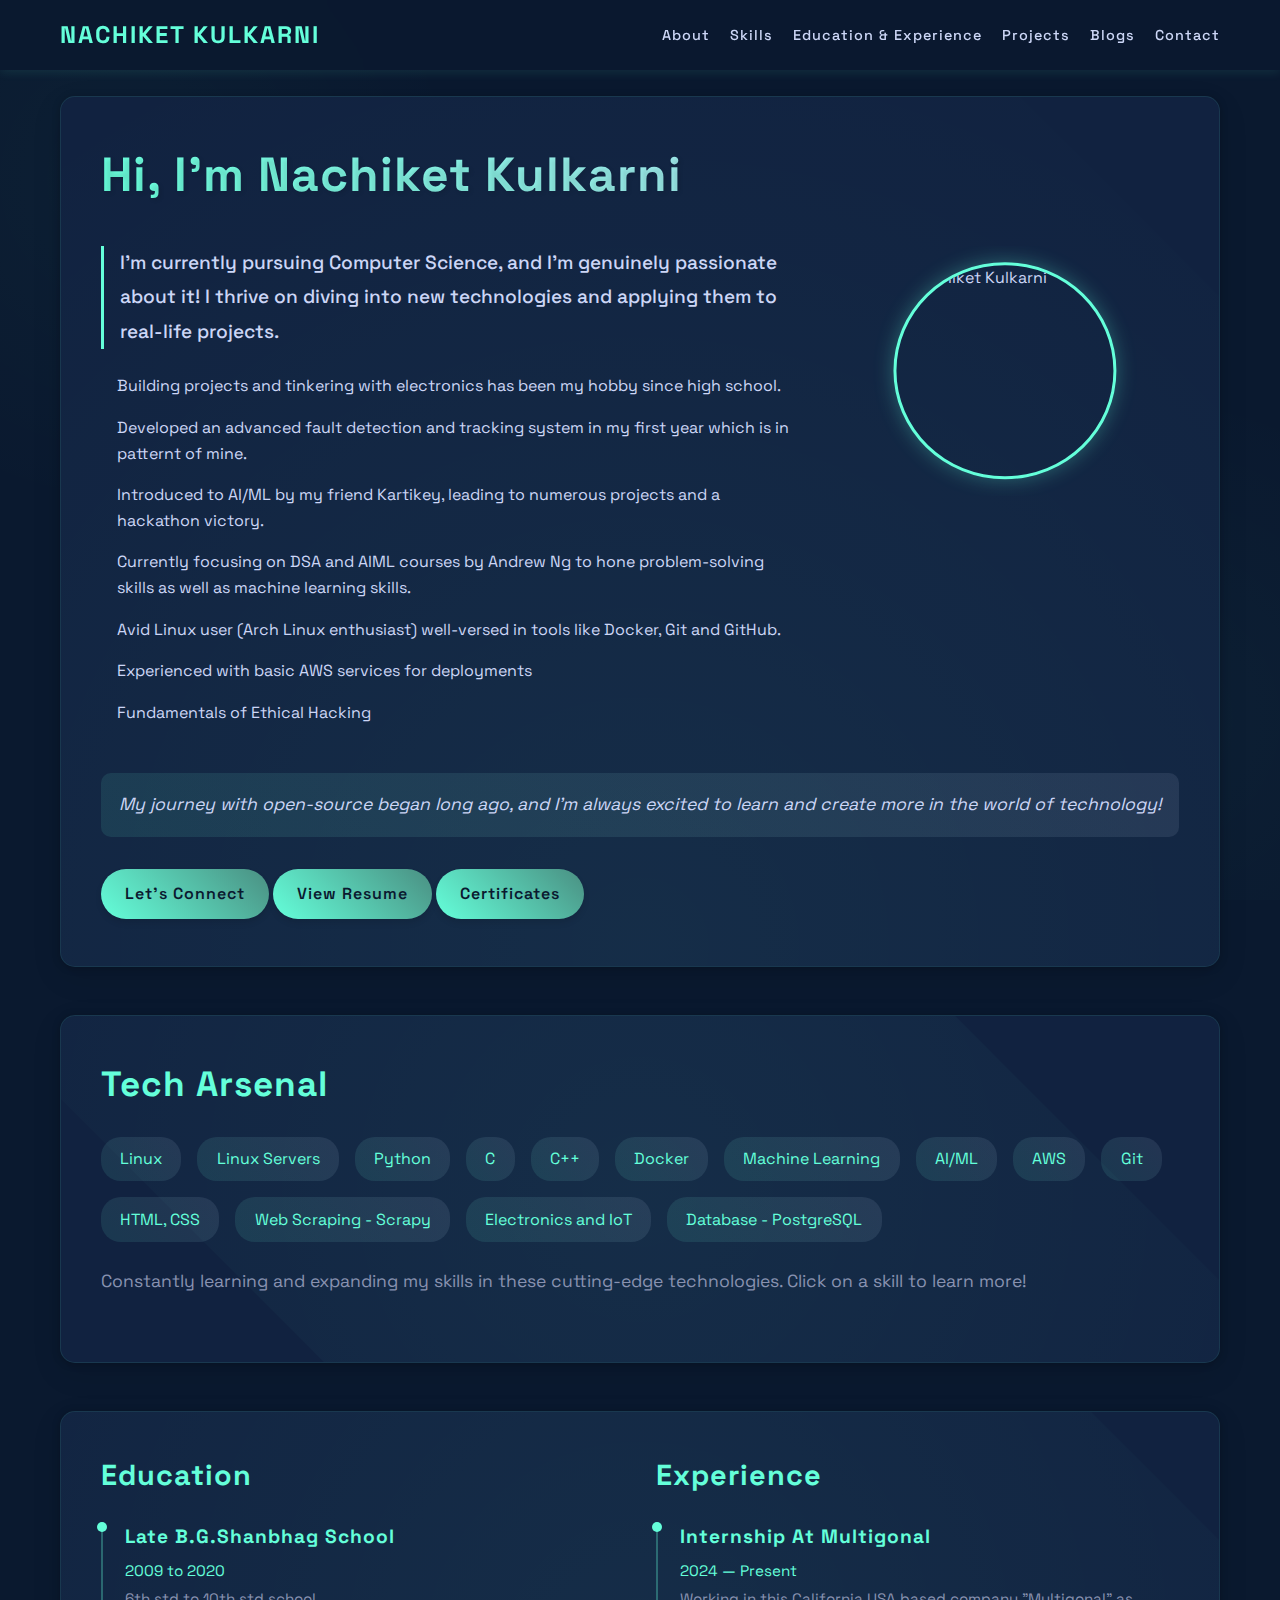
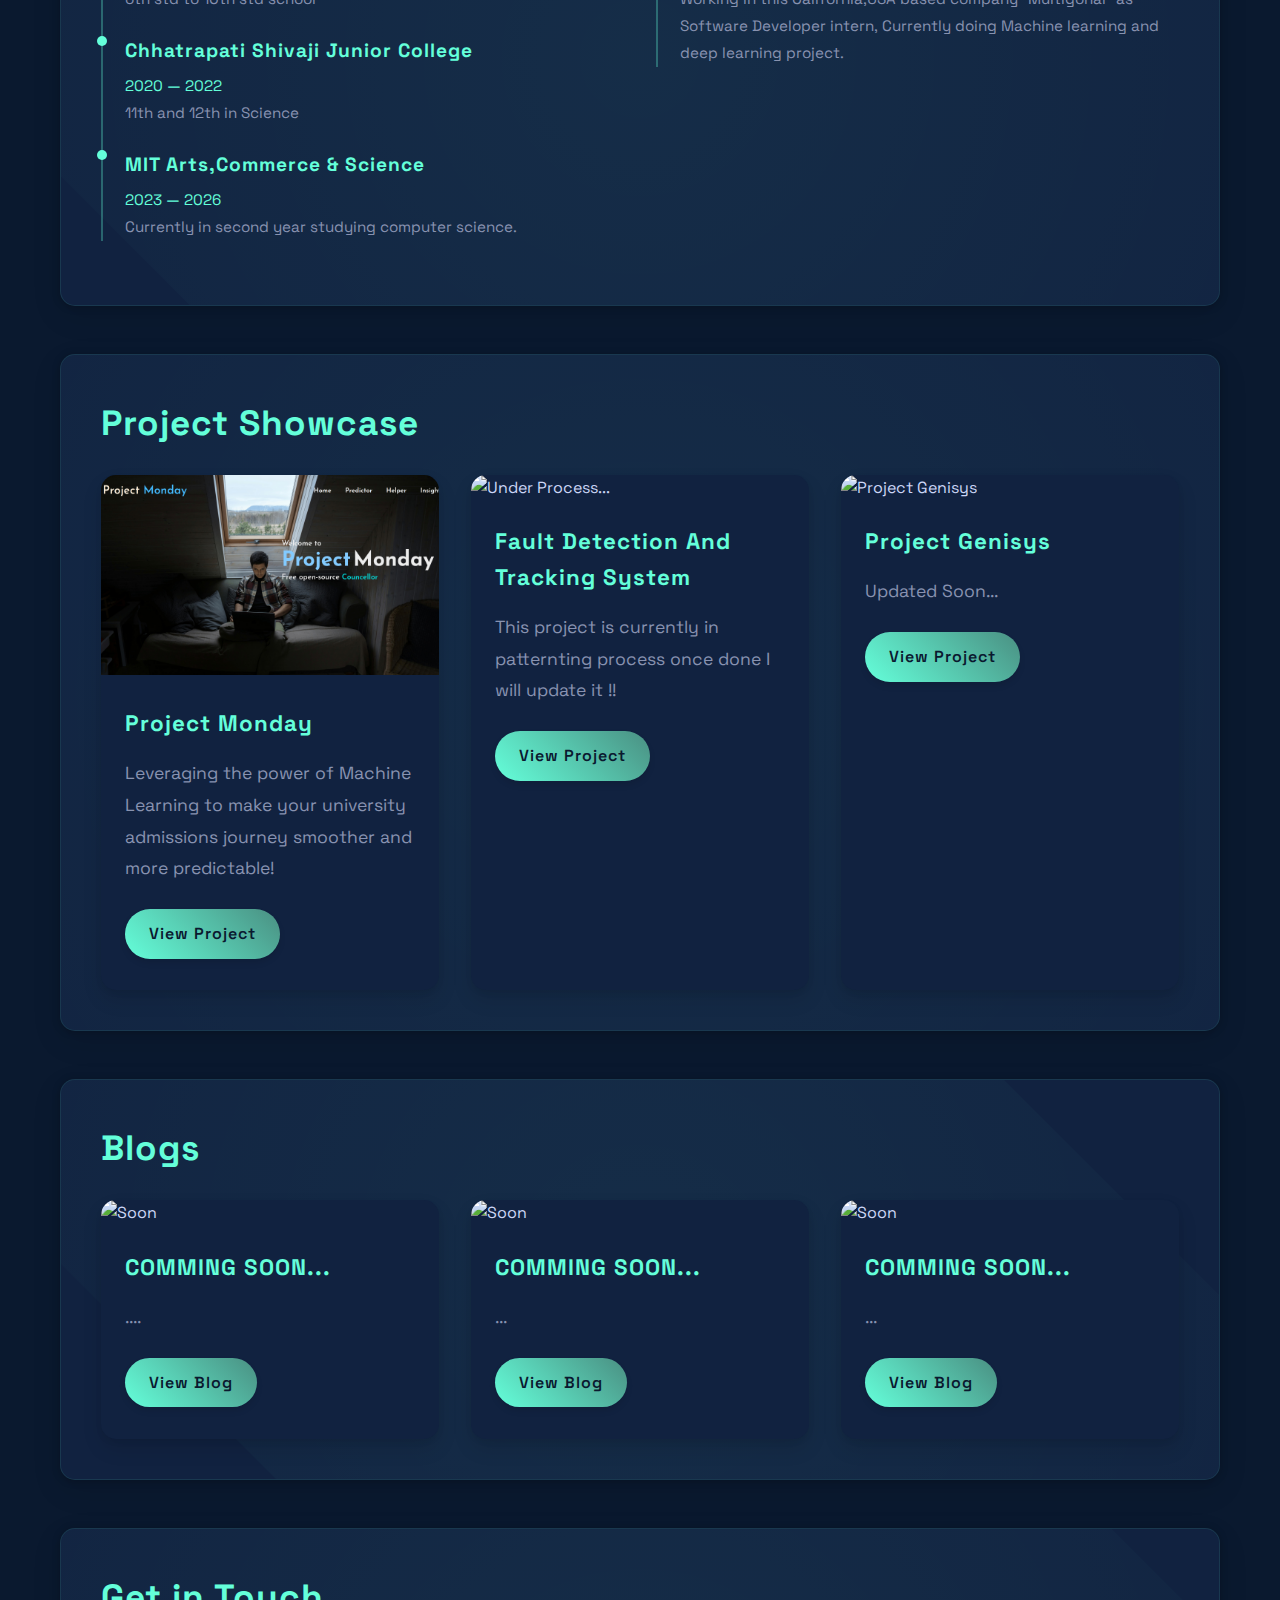
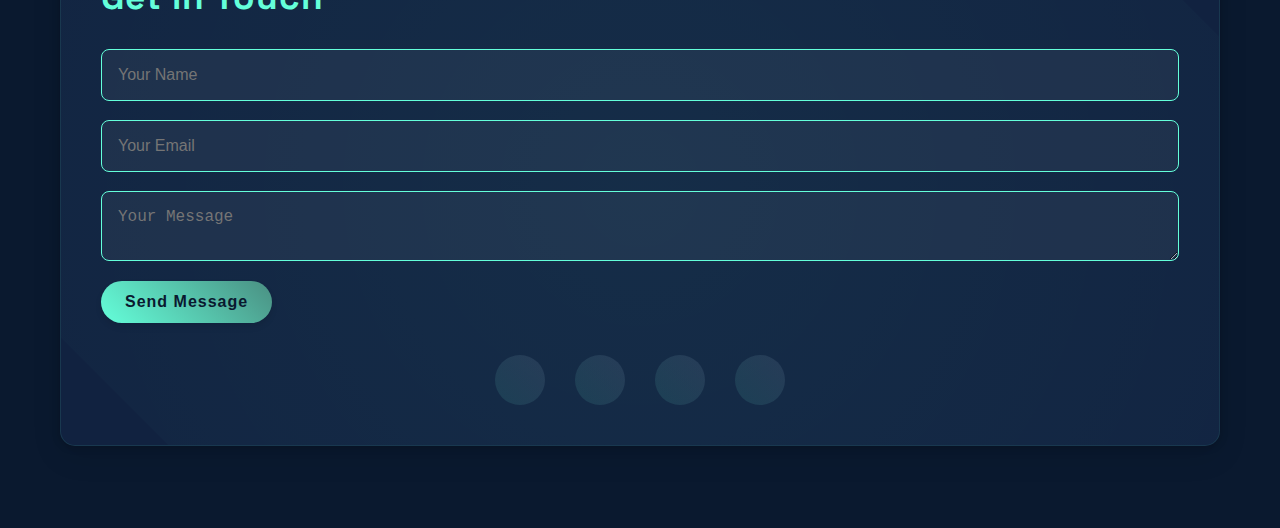
==== commit b78d3762: "Update index.html" ====
--- a/index.html
+++ b/index.html
@@ -112,7 +112,7 @@
                         <li>
                             <h3>Internship At Multigonal</h3>
                             <p class="timeline-date">2024 — Present</p>
-                            <p>Working in this California,USA based company "Multigonal" as Software Developer intern currently on Machine learning and deep learning project.</p>
+                            <p>Working in this California,USA based company "Multigonal" as Software Developer intern, Currently doing Machine learning and deep learning project.</p>
                         </li>
                     </ul>
                 </div>
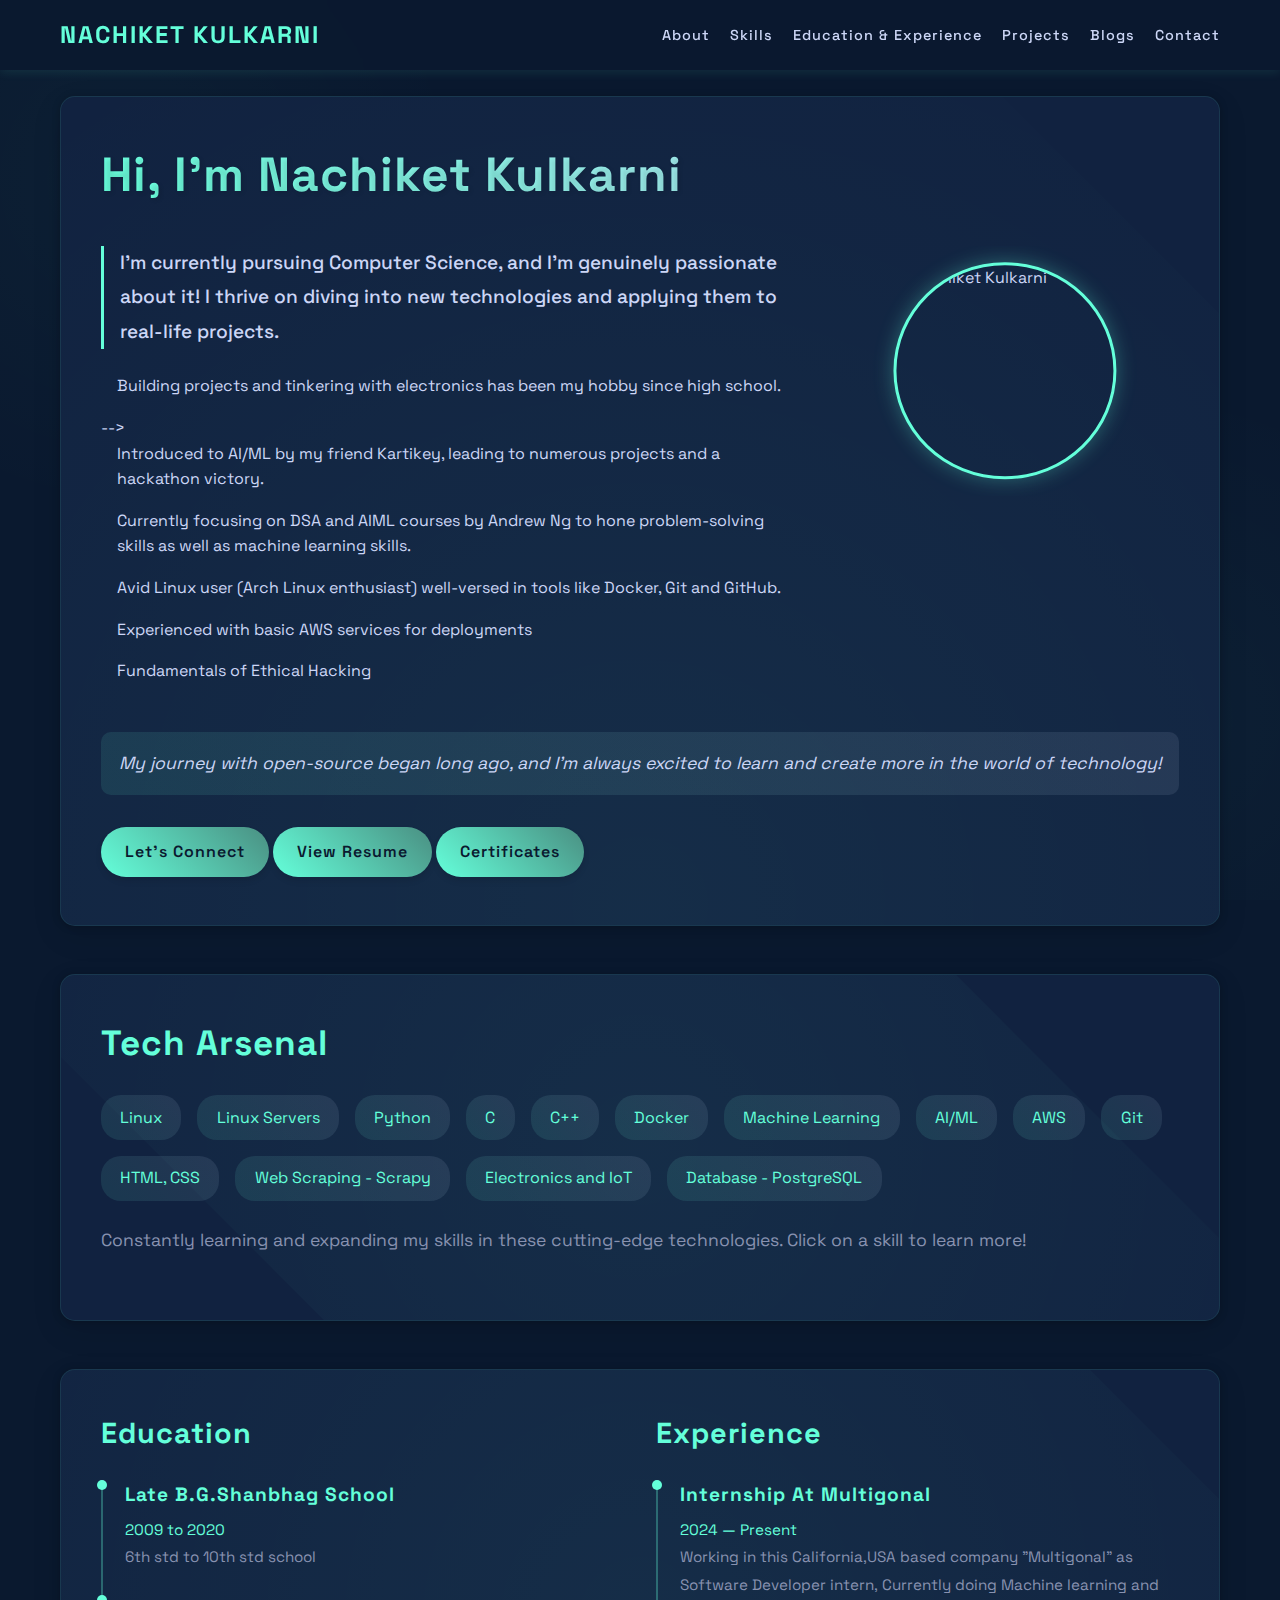
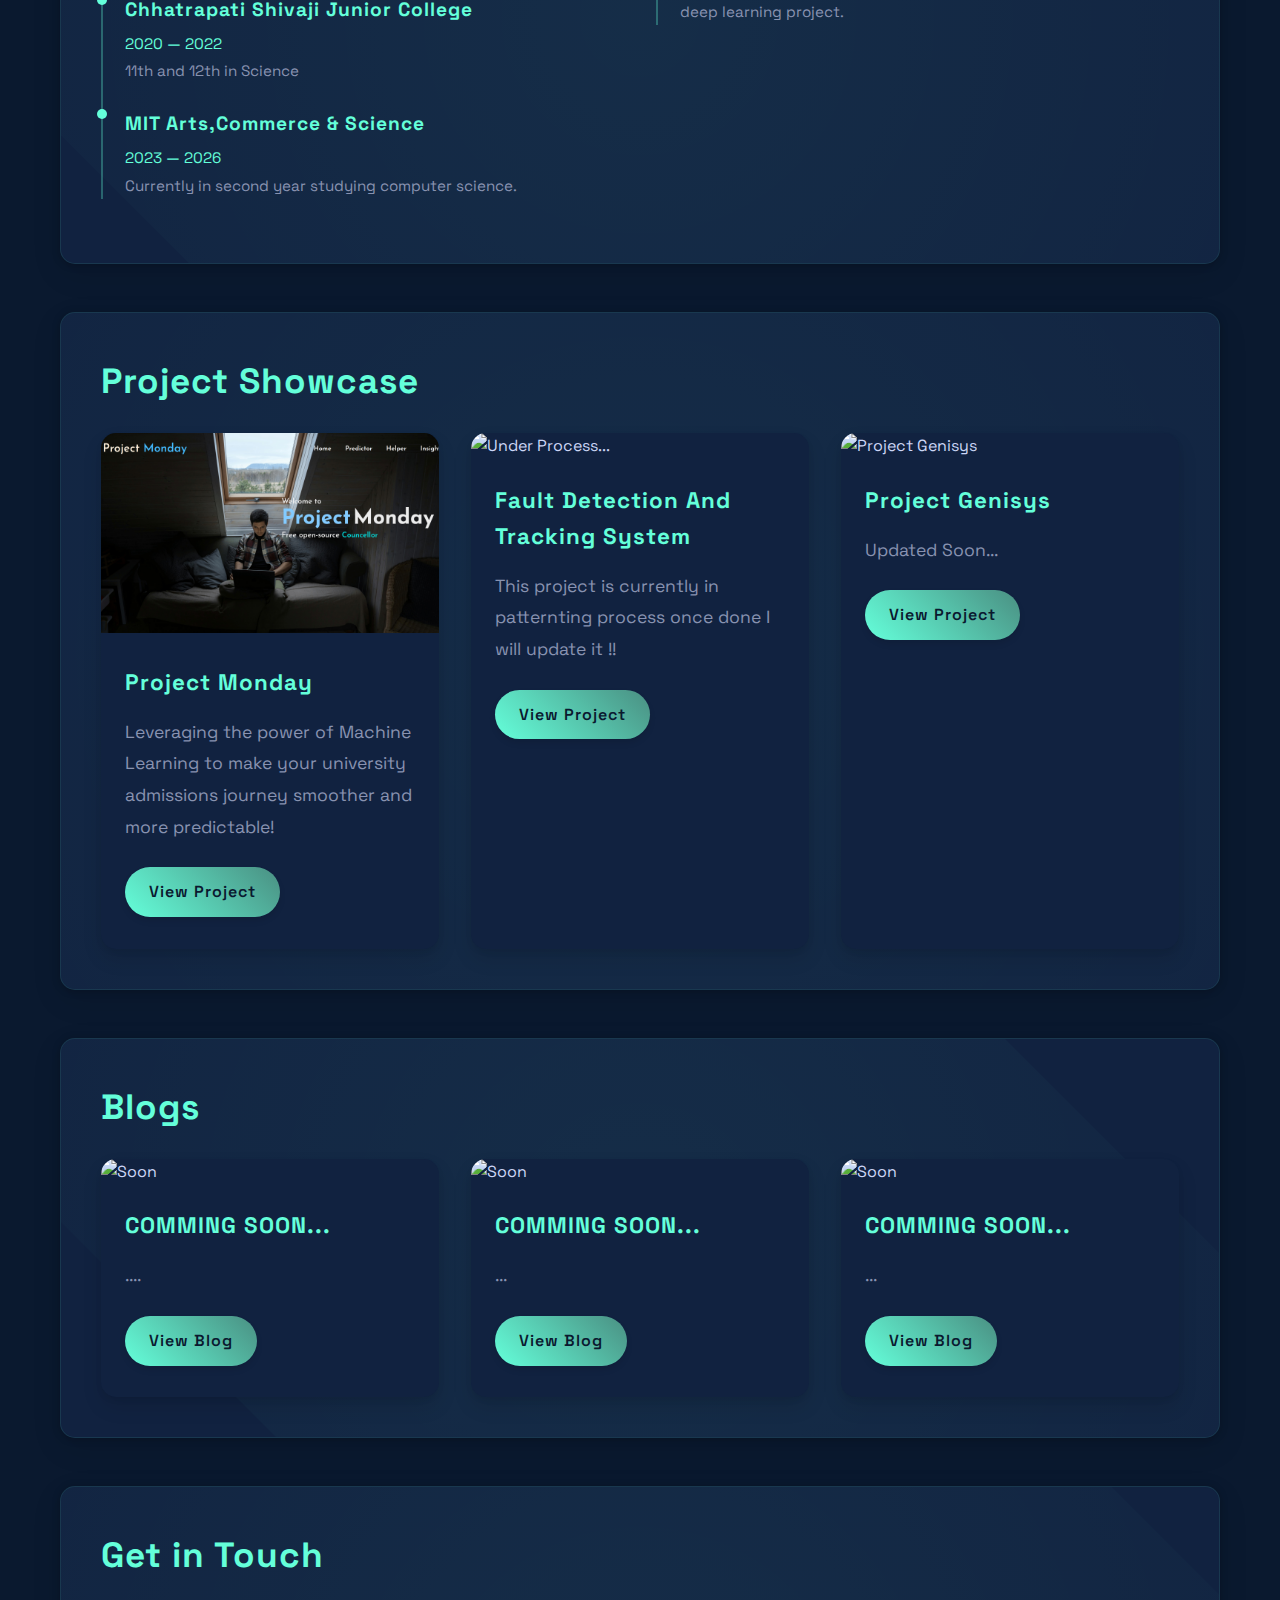
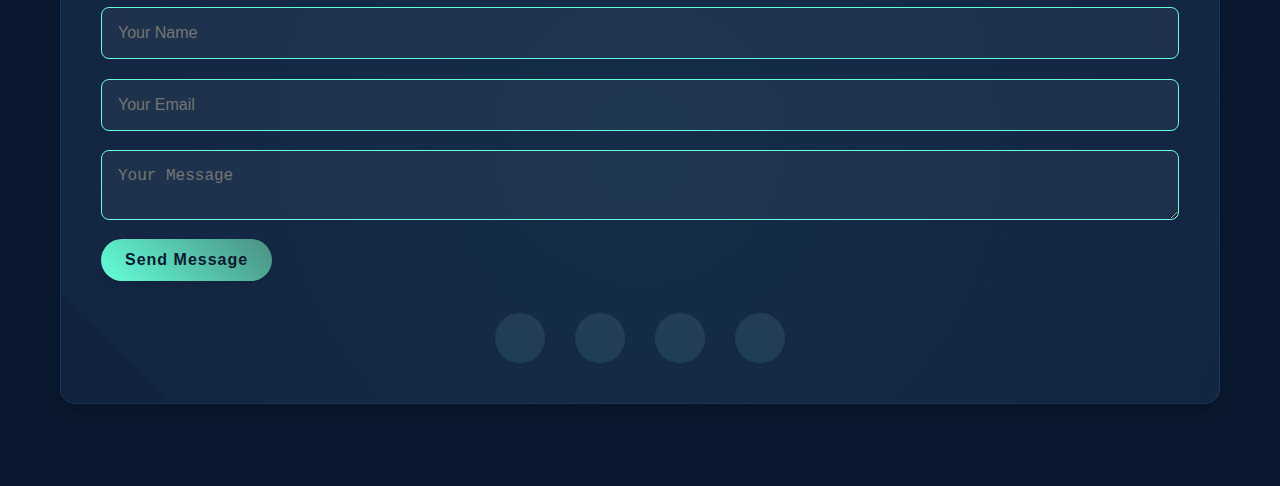
==== commit 5d8ecb68: "Update index.html" ====
--- a/index.html
+++ b/index.html
@@ -3,7 +3,7 @@
 <head>
     <meta charset="UTF-8">
     <meta name="viewport" content="width=device-width, initial-scale=1.0">
-    <title>Nachiket Kulkarni - Future Tech Portfolio</title>
+    <title>Nachiket Kulkarni - portfolio</title>
     <link href="https://fonts.googleapis.com/css2?family=Space+Grotesk:wght@300;400;500;600;700&display=swap" rel="stylesheet">
     <link rel="stylesheet" href="https://cdnjs.cloudflare.com/ajax/libs/font-awesome/6.4.0/css/all.min.css" integrity="sha512-iecdLmaskl7CVkqkXNQ/ZH/XLlvWZOJyj7Yy7tcenmpD1ypASozpmT/E0iPtmFIB46ZmdtAc9eNBvH0H/ZpiBw==" crossorigin="anonymous" referrerpolicy="no-referrer" />
     <link rel="stylesheet" href="styles.css">
@@ -39,8 +39,8 @@
                     <div class="about-text">
                         <p class="intro">I'm currently pursuing Computer Science, and I'm genuinely passionate about it! I thrive on diving into new technologies and applying them to real-life projects.</p>
                         <ul class="about-list">
-                            <li><i class="fas fa-microchip"></i> Building projects and tinkering with electronics has been my hobby since high school.</li>
-                            <li><i class="fas fa-project-diagram"></i> Developed an advanced fault detection and tracking system in my first year which is in patternt of mine.</li>
+                            <li><i class="fas fa-microchip"></i> Building projects and tinkering with electronics has been my hobby since high school.</li>-->
+                            <!--<li><i class="fas fa-project-diagram"></i> Developed an advanced fault detection and tracking system in my first year which is in patternt of mine.</li>-->
                             <li><i class="fas fa-robot"></i> Introduced to AI/ML by my friend Kartikey, leading to numerous projects and a hackathon victory.</li>
                             <li><i class="fas fa-brain"></i> Currently focusing on  DSA and AIML courses by Andrew Ng  to hone problem-solving skills as well as machine learning skills.</li>
                             <li><i class="fab fa-linux"></i> Avid Linux user (Arch Linux enthusiast) well-versed in tools like Docker, Git and GitHub.</li>
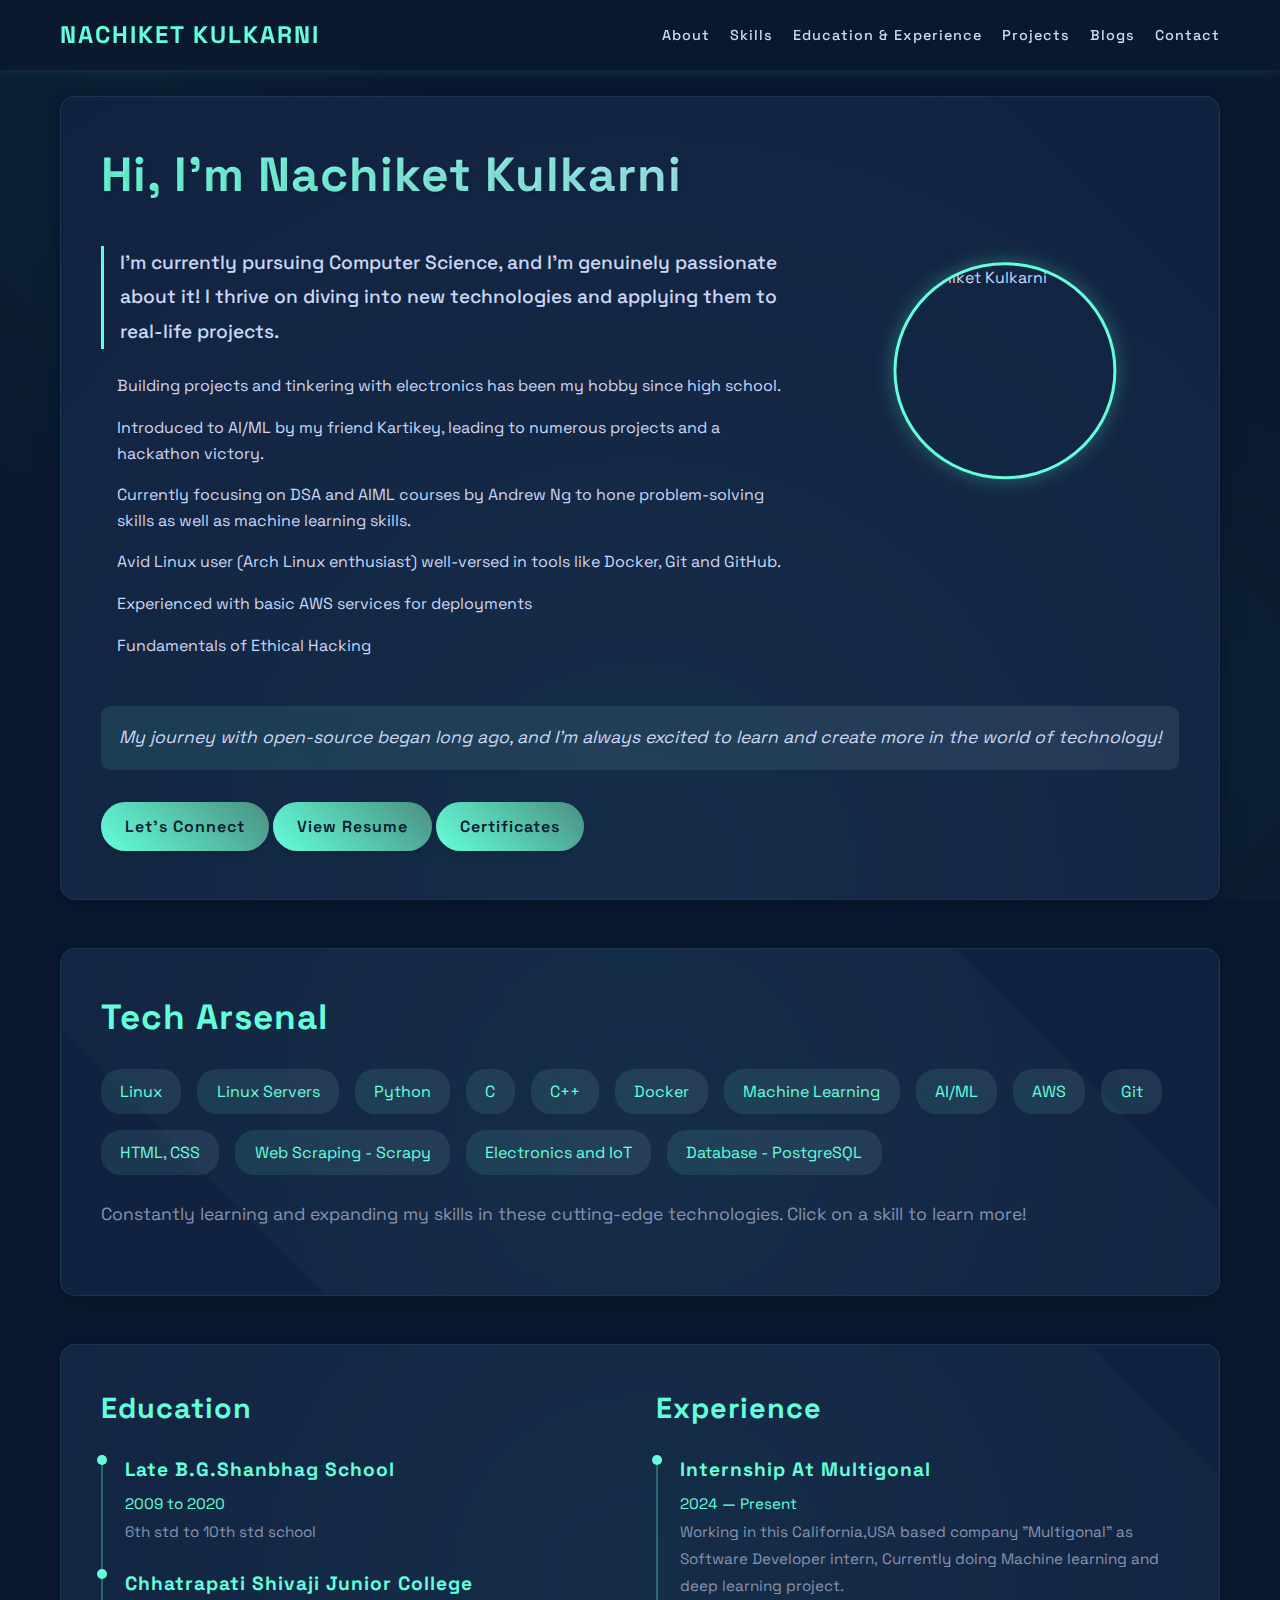
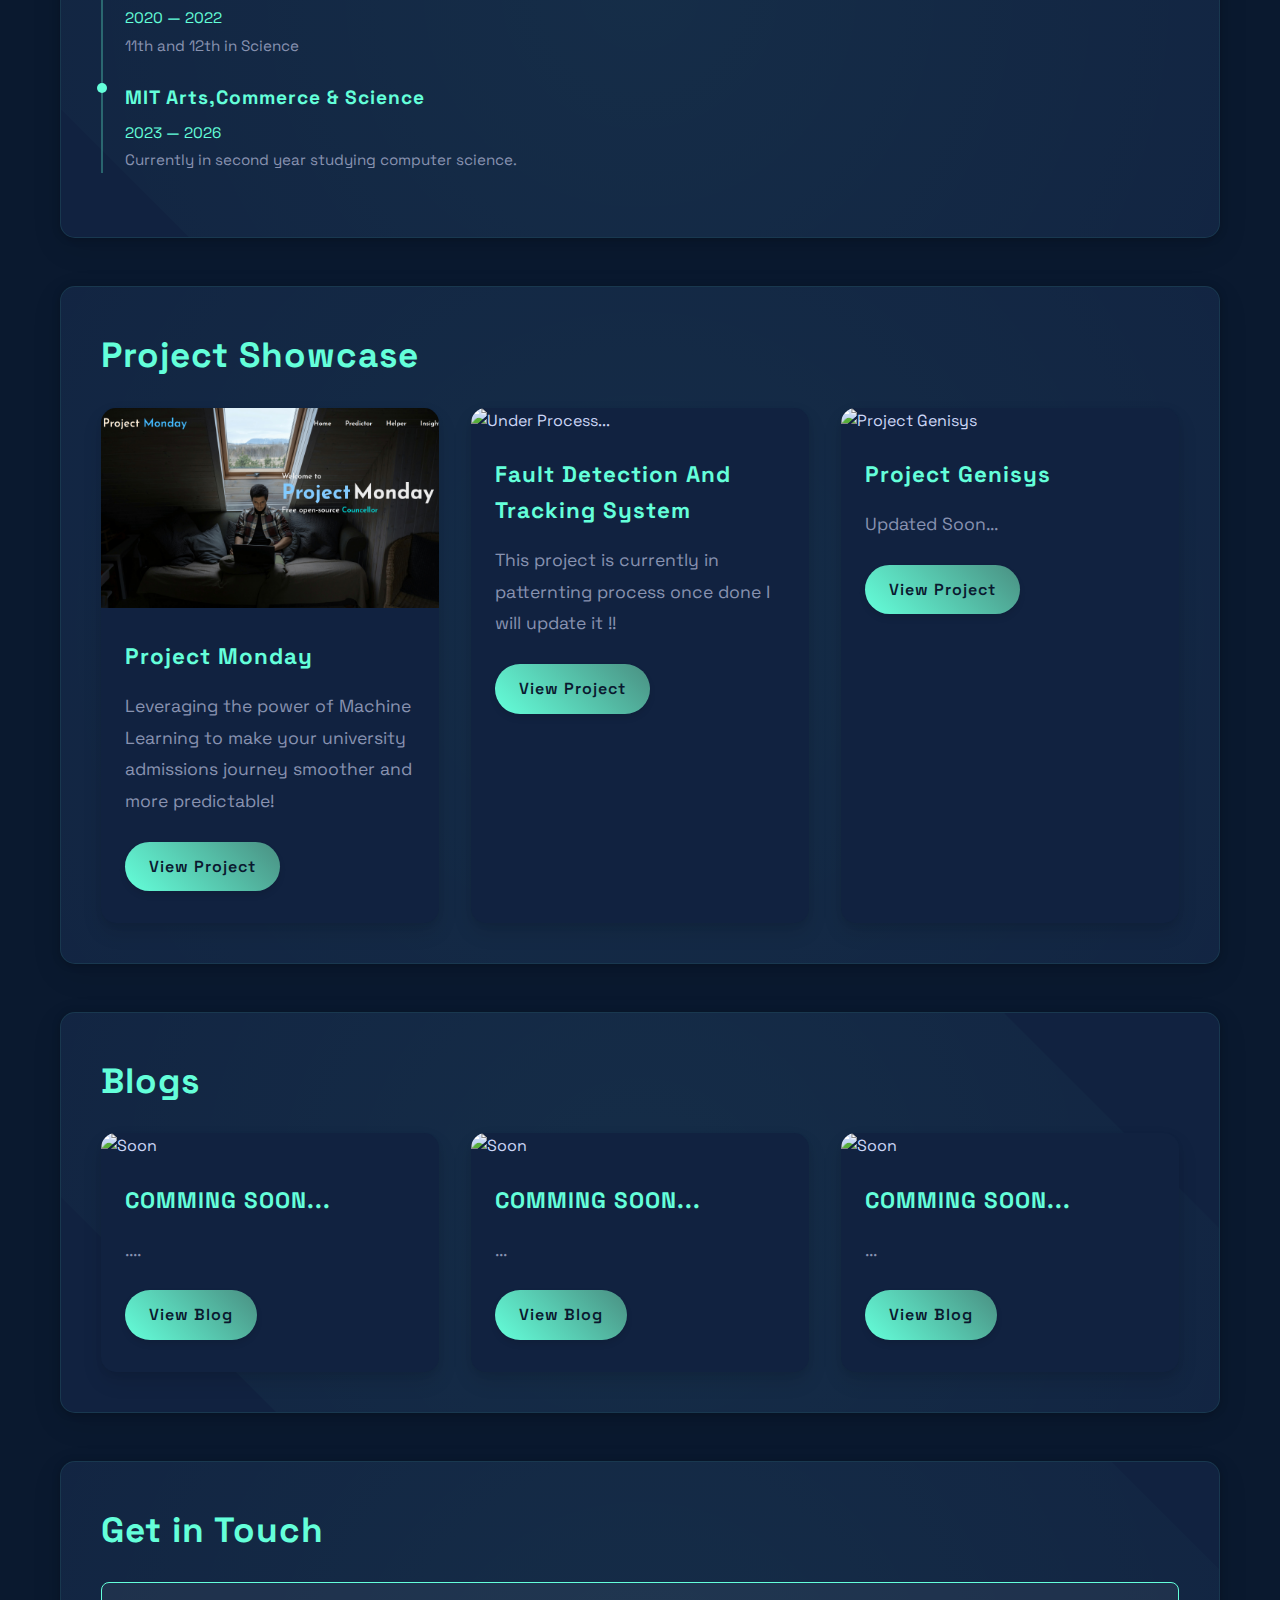
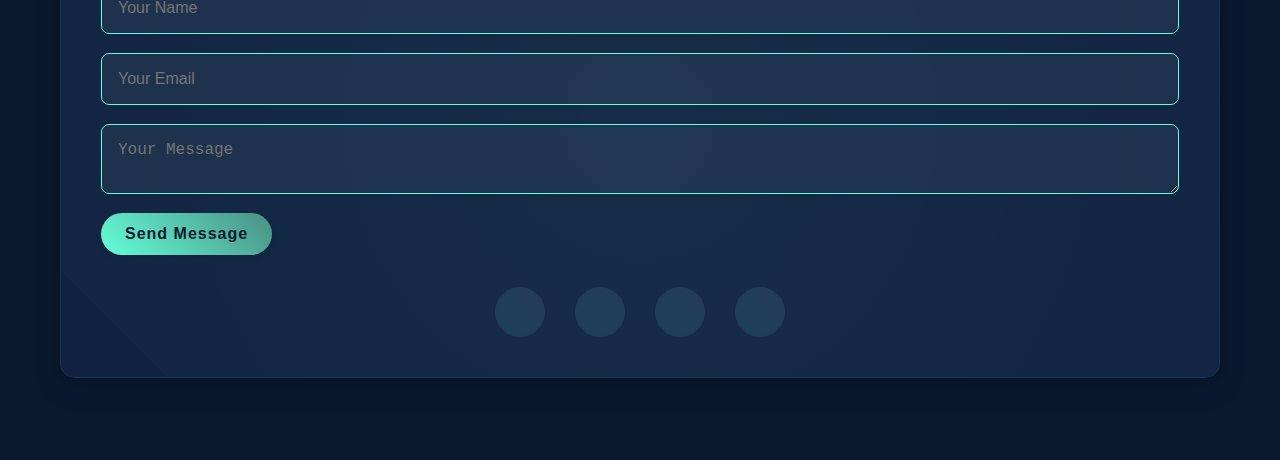
==== commit 7668c6c2: "Update index.html" ====
--- a/index.html
+++ b/index.html
@@ -39,7 +39,7 @@
                     <div class="about-text">
                         <p class="intro">I'm currently pursuing Computer Science, and I'm genuinely passionate about it! I thrive on diving into new technologies and applying them to real-life projects.</p>
                         <ul class="about-list">
-                            <li><i class="fas fa-microchip"></i> Building projects and tinkering with electronics has been my hobby since high school.</li>-->
+                            <li><i class="fas fa-microchip"></i> Building projects and tinkering with electronics has been my hobby since high school.</li>
                             <!--<li><i class="fas fa-project-diagram"></i> Developed an advanced fault detection and tracking system in my first year which is in patternt of mine.</li>-->
                             <li><i class="fas fa-robot"></i> Introduced to AI/ML by my friend Kartikey, leading to numerous projects and a hackathon victory.</li>
                             <li><i class="fas fa-brain"></i> Currently focusing on  DSA and AIML courses by Andrew Ng  to hone problem-solving skills as well as machine learning skills.</li>
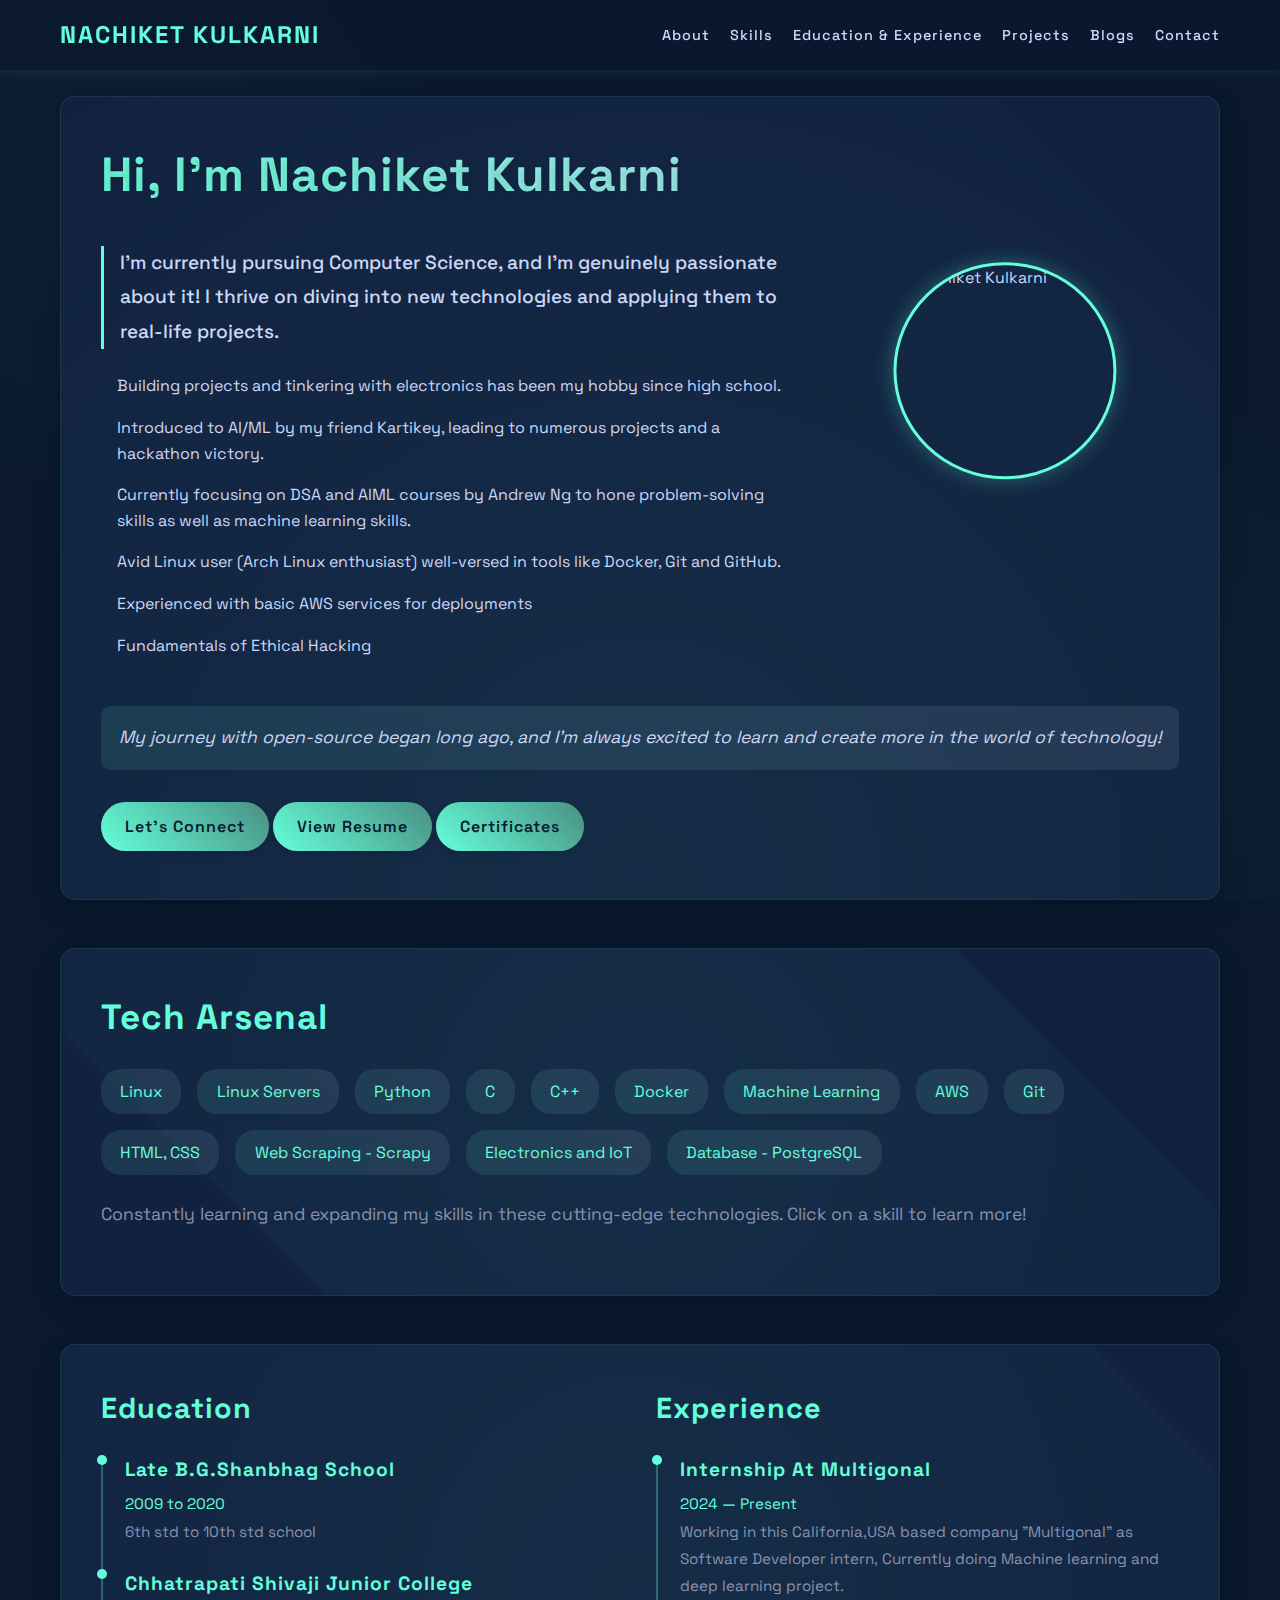
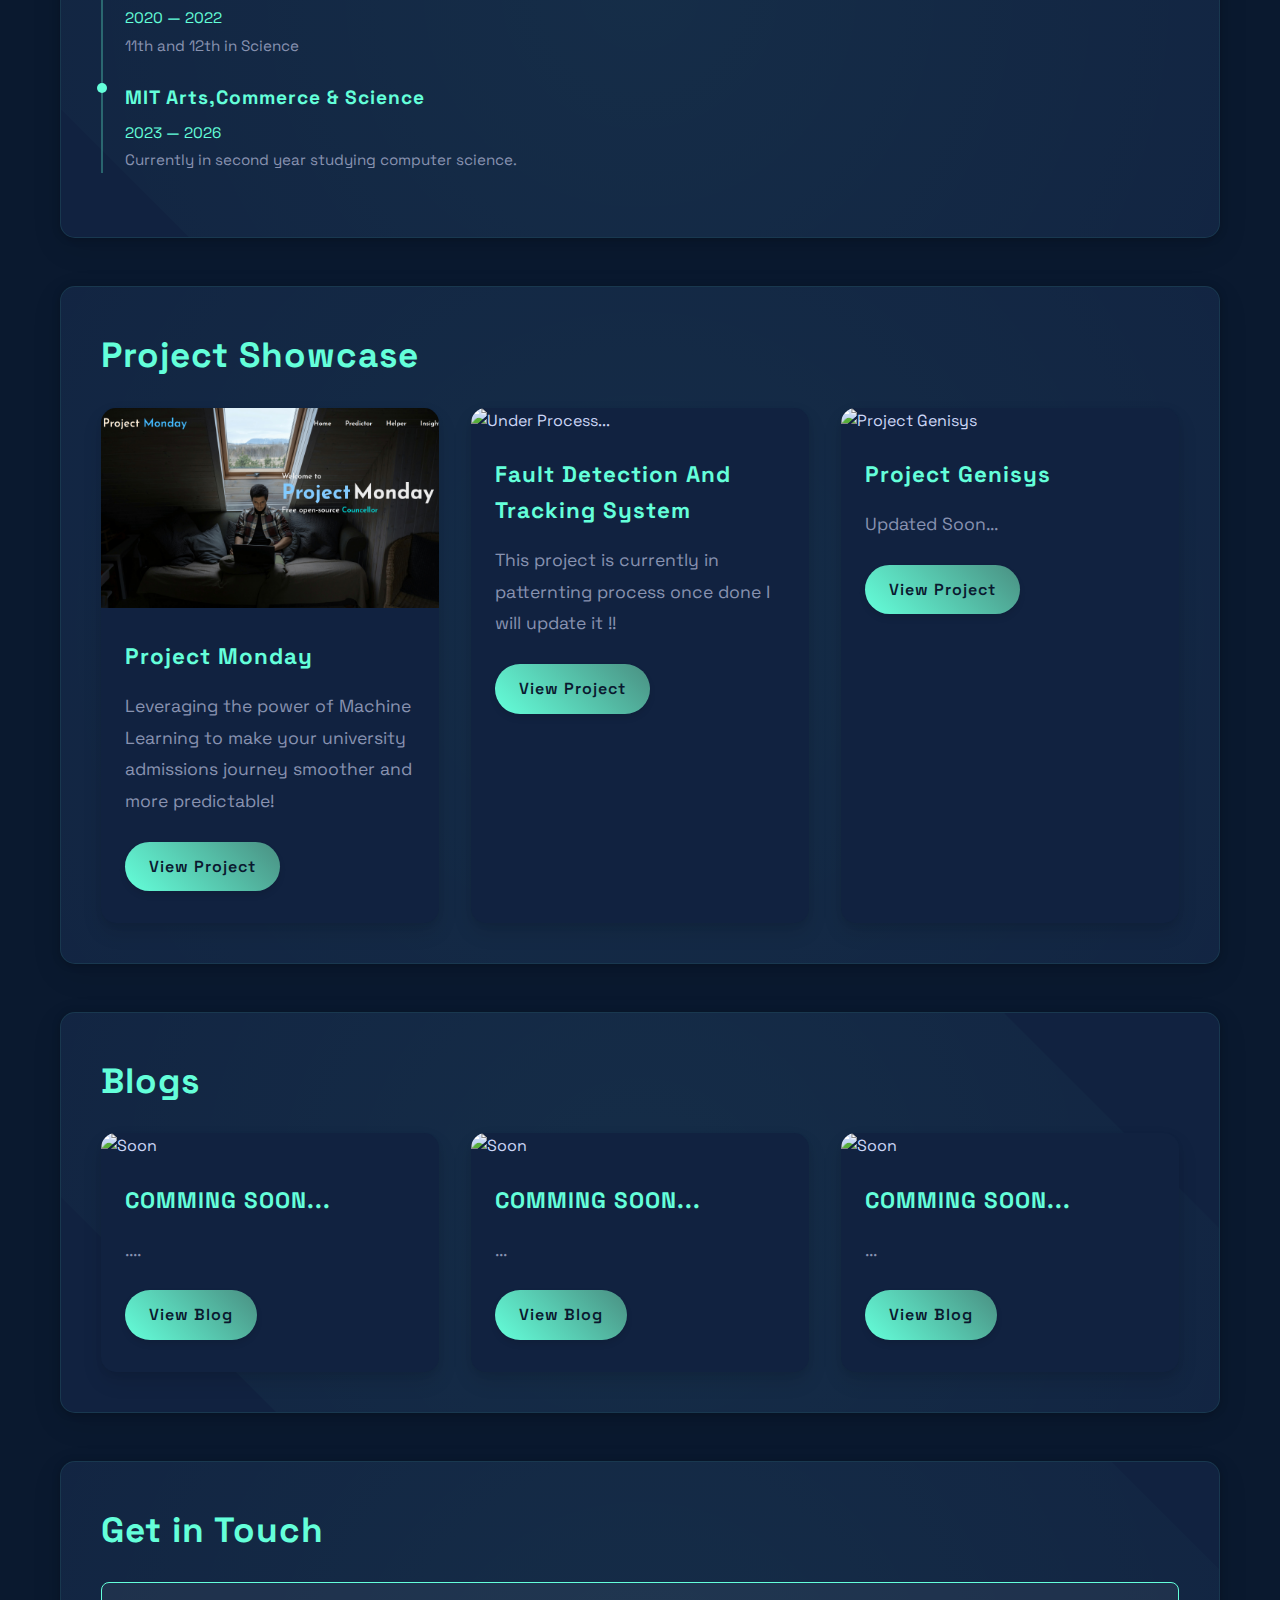
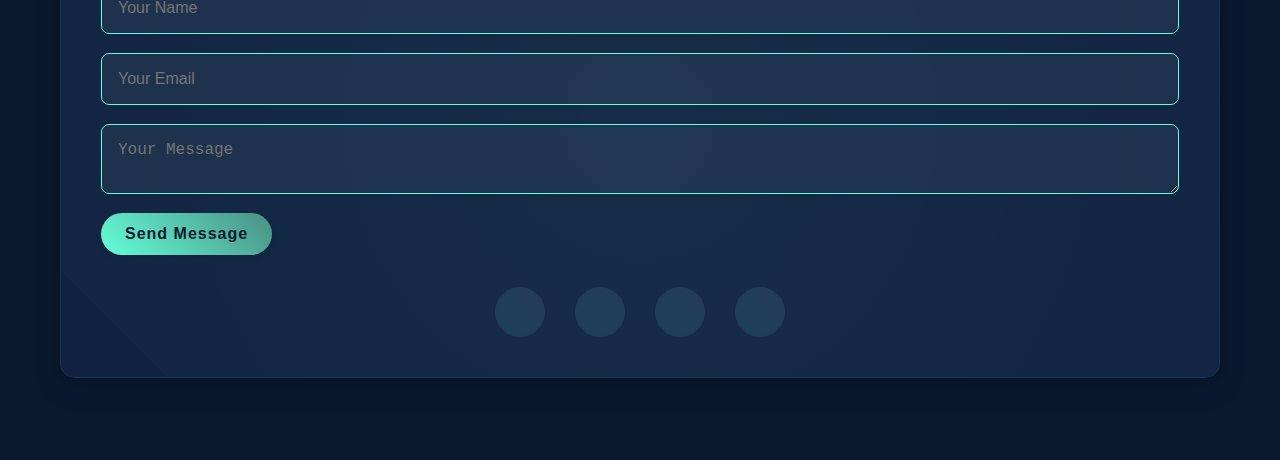
==== commit a3b06212: "Update index.html" ====
--- a/index.html
+++ b/index.html
@@ -71,7 +71,6 @@
                     <span class="skill-tag">C++</span>
                     <span class="skill-tag">Docker</span>
                     <span class="skill-tag">Machine Learning</span>
-                    <span class="skill-tag">AI/ML</span>
                     <span class="skill-tag">AWS</span>
                     <span class="skill-tag">Git</span>
                     <span class="skill-tag">HTML, CSS</span>
